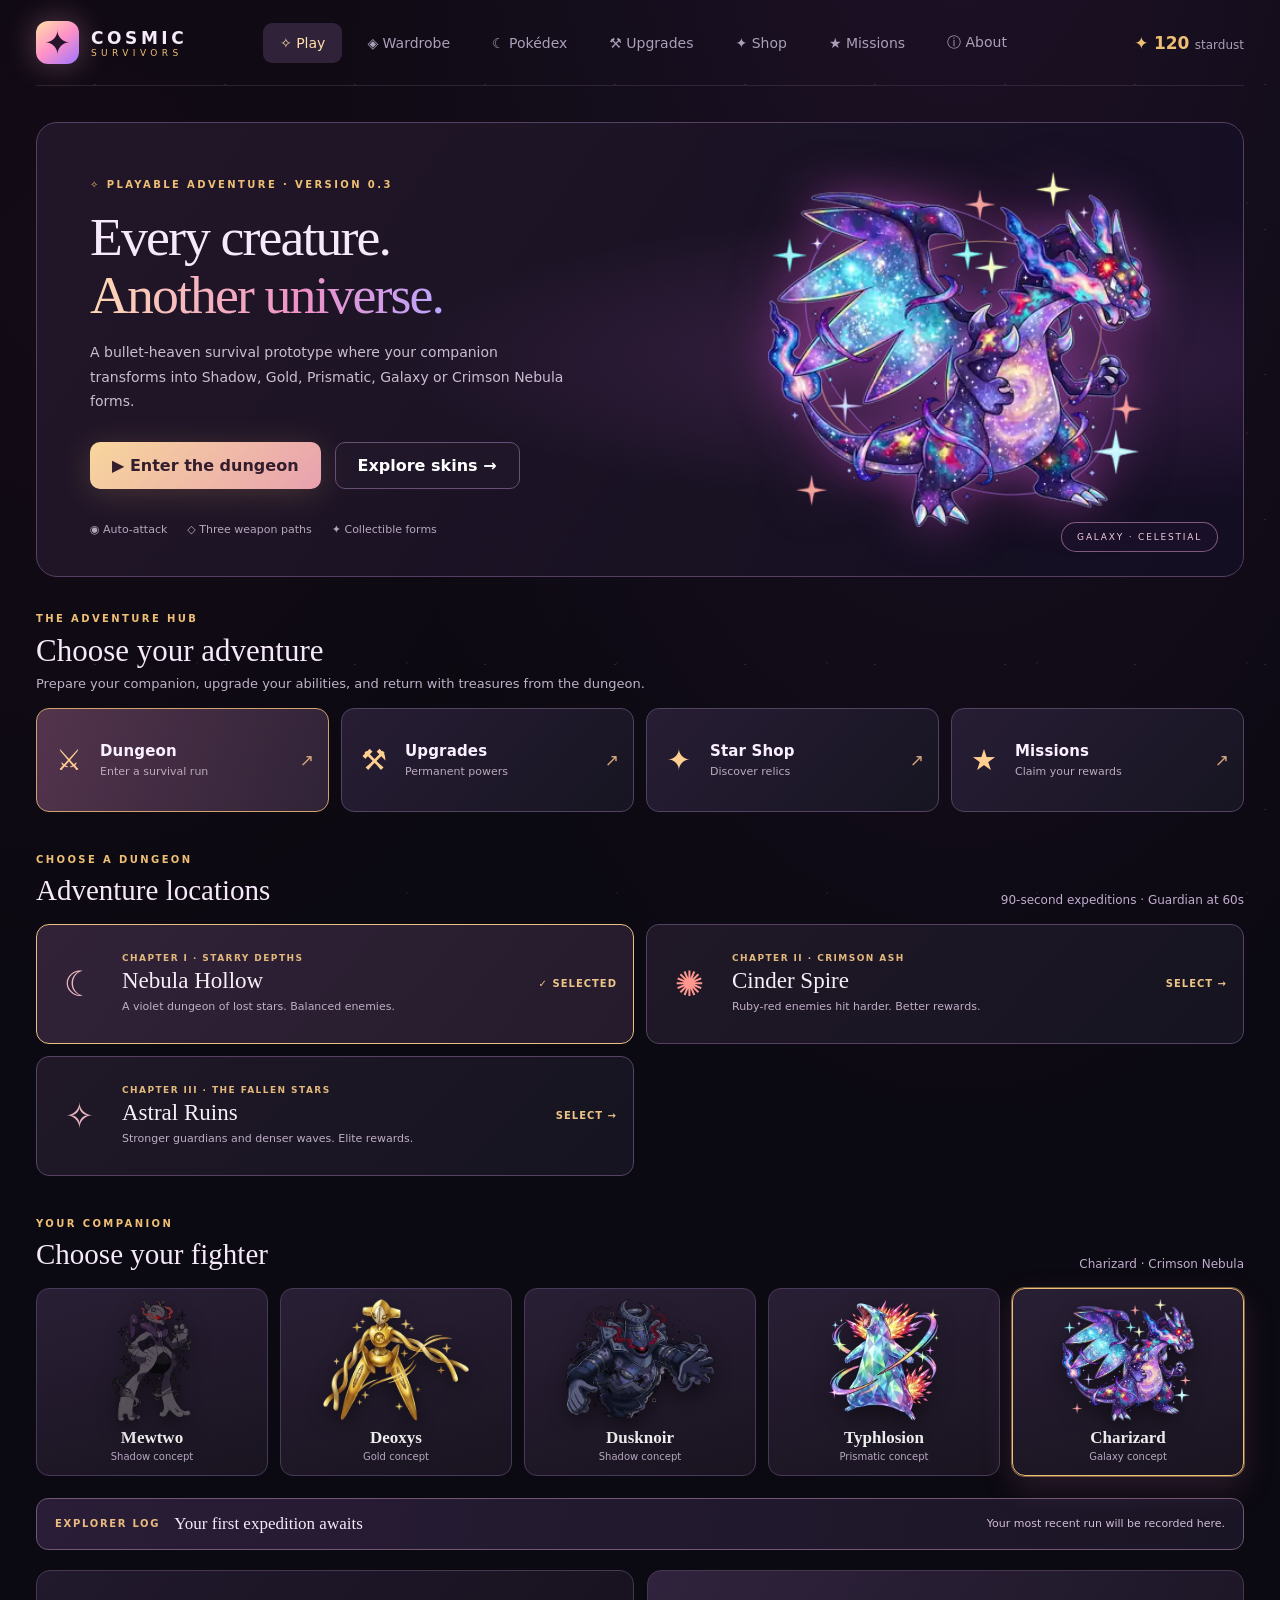
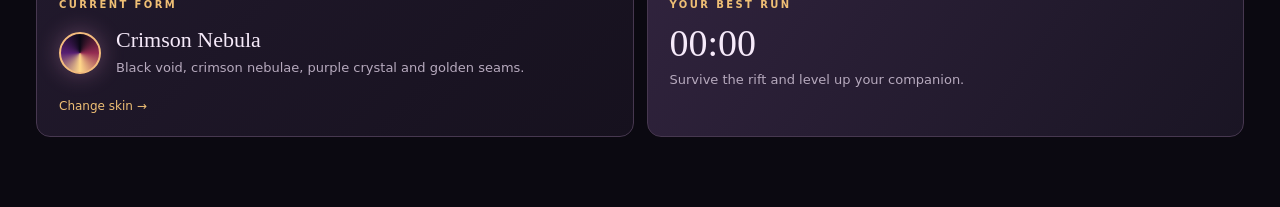
==== index.html @ 8861b5e4 "feat: publish playable Cosmic Survivors v0.3 game" ====
<!DOCTYPE html>
<html lang="en">
<head>
  <meta charset="UTF-8" />
  <meta name="viewport" content="width=device-width, initial-scale=1" />
  <meta name="theme-color" content="#100d1a" />
  <title>Cosmic Survivors | GitHub Edition 0.3</title>
  <style>:root{--bg:#0b0911;--panel:#171321;--panel2:#201a2c;--stroke:#3e324d;--text:#f6eafa;--muted:#aa9fb7;--gold:#efbf75;--pink:#f189cb;--purple:#bf8eff;--mint:#83dfd0}
*{box-sizing:border-box}body{margin:0;color:var(--text);background:radial-gradient(ellipse at 75% -20%,#4b255a55,transparent 50%),radial-gradient(ellipse at 5% 15%,#4b193722,transparent 35%),var(--bg);font-family:Inter,ui-sans-serif,system-ui,-apple-system,"Segoe UI",sans-serif}body::before{content:"";position:fixed;inset:0;pointer-events:none;z-index:-1;background-image:radial-gradient(#fff9 1px,transparent 1px),radial-gradient(#edafdd55 1px,transparent 1px);background-size:130px 145px,210px 230px;background-position:30px 12px,92px 88px;opacity:.2}button{font:inherit;cursor:pointer}a{color:inherit;text-decoration:none}#app{max-width:1430px;margin:0 auto;padding:0 36px 70px}.topbar{display:flex;align-items:center;gap:42px;border-bottom:1px solid #63516a55;padding:21px 0;margin-bottom:36px}.brand{display:flex;align-items:center;gap:12px;min-width:185px}.brand-mark{width:43px;height:43px;display:grid;place-items:center;border-radius:12px;color:#28152b;font-size:32px;background:linear-gradient(140deg,#ffe0a7,#ff91c8,#9d75ff);box-shadow:0 0 30px #f5a6cc55}.brand b{display:block;font-size:17px;letter-spacing:.21em}.brand small{display:block;color:var(--gold);font-size:9px;letter-spacing:.49em}.nav{display:flex;gap:8px;flex:1}.nav-btn{background:transparent;color:#aba0b9;border:0;padding:11px 17px;border-radius:9px;font-size:14px}.nav-btn:hover,.nav-btn.active{background:#302239;color:#ffdfaa}.bank{color:var(--gold);font-size:17px;white-space:nowrap}.bank span{font-size:12px;color:var(--muted)}.screen{display:none;animation:fadeIn .24s ease}.screen.active{display:block}@keyframes fadeIn{from{opacity:.2;transform:translateY(5px)}to{opacity:1;transform:none}}.eyebrow{font-size:10px;font-weight:800;letter-spacing:.24em;color:var(--gold)}.hero-shell{min-height:390px;border:1px solid #554063;border-radius:21px;overflow:hidden;display:grid;grid-template-columns:53% 47%;position:relative;background:radial-gradient(ellipse at 82% 52%,#783e8368,transparent 45%),linear-gradient(125deg,#211628 8%,#130f20 100%)}.hero-shell:after{content:"";position:absolute;inset:0;background:linear-gradient(90deg,transparent 0 55%,#170b2b44 100%);pointer-events:none}.intro-copy{padding:50px 0 40px 53px;position:relative;z-index:2}h1{font-family:Georgia,serif;font-size:clamp(38px,4.2vw,65px);letter-spacing:-.035em;font-weight:500;line-height:1.08;margin:16px 0}h1 em{font-style:normal;background:linear-gradient(95deg,#ffdab5,#ee91c6 60%,#bba6ff);-webkit-background-clip:text;background-clip:text;color:transparent}.intro-copy p{color:#cbbdd1;line-height:1.75;font-size:14px;max-width:475px}.intro-cta{display:flex;gap:14px;margin-top:28px;flex-wrap:wrap}.btn{border:1px solid #665075;background:#2e203b;border-radius:10px;padding:13px 22px;color:#fff;font-weight:750;transition:transform .12s,background .2s}.btn:hover{transform:translateY(-2px)}.btn.gold{background:linear-gradient(135deg,#f8d69d,#e8a1af);color:#341d2d;border:none;box-shadow:0 5px 32px #efb07533}.btn.ghost{background:#2a20344d}.intro-features{display:flex;gap:20px;color:#b6a7bf;margin-top:34px;font-size:11px;flex-wrap:wrap}.hero-art{position:relative;min-height:330px;display:flex;align-items:center;justify-content:center}.hero-art img{position:relative;max-height:355px;height:96%;width:92%;object-fit:contain;z-index:2;filter:drop-shadow(0 0 23px #b84aba88)}.hero-ring{position:absolute;width:290px;height:290px;border-radius:50%;border:2px solid #edbb7788;box-shadow:0 0 70px #af3e8a33;transform:rotate(-17deg) scaleY(.72)}.ring-b{width:350px;height:350px;transform:rotate(40deg) scaleY(.7);border-color:#ad78ed77}.floating-tag{position:absolute;z-index:3;right:25px;bottom:24px;border:1px solid #dc9aca88;color:#f4c9de;letter-spacing:.2em;background:#1d122d99;padding:9px 15px;font-size:9px;border-radius:40px}.section-heading{display:flex;justify-content:space-between;align-items:end;margin:36px 0 17px}.section-heading h2{margin:7px 0 0;font-family:Georgia,serif;font-size:29px;font-weight:400}.selection-summary{color:#c2accf;font-size:12px}.fighter-grid{display:grid;grid-template-columns:repeat(5,minmax(0,1fr));gap:12px}.fighter{background:linear-gradient(165deg,#291f35,#191420);border:1px solid #4a3859;border-radius:13px;text-align:center;padding:10px 8px 13px;color:#eee;min-width:0;transition:transform .18s,border-color .2s}.fighter:hover{transform:translateY(-3px);border-color:#c9a17b}.fighter.selected{border-color:var(--gold);box-shadow:0 0 0 1px #e9b76d77,0 12px 32px #ae689533}.fighter img{height:122px;width:100%;object-fit:contain;filter:drop-shadow(0 7px 10px #0007)}.fighter strong{display:block;font-family:Georgia,serif;font-size:17px;margin-top:3px}.fighter span{display:block;color:#b5a6bf;font-size:10px;margin-top:3px}.home-bottom{display:grid;grid-template-columns:1fr 1fr;gap:13px;margin-top:20px}.panel{border:1px solid #473850;border-radius:14px;background:linear-gradient(135deg,#21192c,#16111e);padding:22px}.mini-current{display:flex;gap:15px;align-items:center;margin:13px 0}.mini-orb{height:42px;width:42px;border-radius:50%;border:2px solid #f4bc7e;background:linear-gradient(145deg,#1d0f26,#b94279,#f9ca82);box-shadow:0 0 23px #e99dce55}.mini-current h3,.panel h3{font-family:Georgia,serif;font-size:22px;font-weight:400;margin:2px 0}.mini-current p,.panel p{font-size:13px;color:#b7aabe;margin:4px 0;line-height:1.65}.text-button{border:none;background:none;color:var(--gold);padding:0;font-size:12px}.panel-accent{background:linear-gradient(125deg,#30233d,#1a1524)}.panel-accent h3{font-size:38px;margin:9px 0 4px}.page-title{margin:45px 0 30px;display:flex;justify-content:space-between;align-items:center}.page-title h1{font-size:47px}.page-title p{max-width:630px;color:#bbaec4;line-height:1.7;font-size:14px}.selected-small{display:flex;align-items:center;gap:10px;background:#241b2f;border:1px solid #58445d;border-radius:12px;padding:7px 16px 7px 6px}.selected-small img{height:65px;width:65px;object-fit:contain}.selected-small span{display:block;color:var(--gold);font-size:9px;letter-spacing:.12em}.selected-small strong{font-family:Georgia,serif;font-size:20px}.skin-grid{display:grid;grid-template-columns:repeat(3,minmax(0,1fr));gap:14px}.skin-card{position:relative;text-align:left;padding:19px;border:1px solid #4e3d5a;border-radius:15px;background:radial-gradient(ellipse at 75% 5%,#45284977,transparent 65%),#1a1622;color:var(--text);min-height:243px;overflow:hidden}.skin-card:hover{border-color:#ae7ebd}.skin-card.equipped{border-color:#f2be7a;box-shadow:inset 0 0 0 1px #ce945588}.skin-top{display:flex;justify-content:space-between;align-items:start}.skin-name{font:26px Georgia,serif;margin:10px 0}.skin-desc{font-size:12px;color:#beafc5;line-height:1.7;max-width:210px}.swatch{height:72px;width:72px;border-radius:50%;box-shadow:inset 0 0 15px #fef9ff66,0 0 35px #a65d9b55;border:3px solid #e5c3c566;flex-shrink:0}.equip-state{font-size:10px;letter-spacing:.12em;color:#edbe8a;margin-top:22px;font-weight:800}.skin-card .skin-icon{font-size:24px}.note-line{font-size:12px;color:#b8a8c7;margin-top:17px}.gallery{display:grid;grid-template-columns:repeat(5,minmax(0,1fr));gap:13px}.gallery-card{border:1px solid #4b395b;border-radius:13px;background:#1d1626;padding:10px;text-align:center;overflow:hidden}.gallery-card img{width:100%;height:220px;object-fit:contain}.gallery-card h3{font-size:16px;font-family:Georgia,serif;font-weight:400;margin:10px 0 4px}.gallery-card p{font-size:11px;color:#b7a4c4;margin:0 0 14px}.gallery-card .btn{font-size:11px;padding:8px 12px;width:100%}.moodboard{display:grid;grid-template-columns:55% 45%;margin-top:27px;border:1px solid #574365;border-radius:15px;overflow:hidden;background:#1c1427}.moodboard img{width:100%;height:310px;object-fit:cover}.moodboard div{padding:40px}.moodboard h2{font:35px Georgia,serif;margin:14px 0}.moodboard p{font-size:14px;line-height:1.7;color:#b9aaca}.about-grid{display:grid;grid-template-columns:repeat(3,1fr);gap:15px}.about-grid h2{font:26px Georgia,serif}.about-grid p{font-size:13px;line-height:1.8}code{background:#3e3047;border-radius:4px;padding:1px 5px;color:#f5d2ad}.game-screen{min-height:100vh;background:#0b0911;display:flex;flex-direction:column;align-items:center;justify-content:center;padding:20px}.hidden{display:none!important}.game-screen:not(.hidden)~#app{display:none}.play-top{width:min(100%,1050px);padding:10px 8px;display:flex;align-items:center;justify-content:space-between;gap:12px}.play-logo{color:#e6b878;letter-spacing:.21em;font-weight:800;font-size:14px}.hud-numbers{display:flex;gap:22px;font-size:11px;color:#aaa0b6}.hud-numbers strong{font-size:16px;color:#faf0fb;margin-left:5px}.small-button{background:#30233c;color:#e4d3e9;border:1px solid #564460;border-radius:8px;padding:9px 15px}.arena{width:min(100%,1050px);aspect-ratio:1000/610;position:relative;border-radius:17px;border:2px solid #57416d;box-shadow:0 0 50px #c1519033;overflow:hidden;background:#140f26;touch-action:none}.arena canvas{width:100%;height:100%;display:block;touch-action:none}.hud-bottom{position:absolute;left:25px;bottom:17px;right:25px;display:flex;gap:16px;pointer-events:none}.bar-group{flex:1;position:relative}.hud-bar{height:13px;border-radius:6px;border:1px solid #9d7f99;background:#25182d;overflow:hidden}.hud-bar .fill{width:100%;height:100%;border-radius:6px;transition:width .12s}.fill.hp{background:linear-gradient(90deg,#c84474,#f88491)}.fill.xp{background:linear-gradient(90deg,#7d6bdd,#9bdafa)}.bar-group span{position:absolute;bottom:15px;left:0;color:#e4d9f0;font-size:10px;text-shadow:0 1px 3px #000}.controls-hint{margin-top:16px;color:#b6a8bd;font-size:11px;text-align:center}.toast{position:absolute;top:12%;left:50%;transform:translate(-50%,0);background:#271a38e8;border:1px solid #d9a1cf;color:#fff1f8;border-radius:30px;padding:10px 20px;font-size:13px;transition:opacity .4s;pointer-events:none;opacity:0;white-space:nowrap}.toast.active{opacity:1}.ingame-modal{position:absolute;inset:0;display:grid;place-items:center;background:#090612dc;z-index:10;padding:15px}.level-card{text-align:center;border-radius:20px;padding:30px;background:linear-gradient(145deg,#332244,#1a1125);border:1px solid #b48cb6;width:min(92%,700px);box-shadow:0 30px 70px #0009}.level-card h2{font:37px Georgia,serif;margin:9px 0 25px}.upgrade-grid{display:grid;grid-template-columns:repeat(3,minmax(0,1fr));gap:12px}.upgrade{border:1px solid #6e507c;border-radius:12px;background:#30203c;padding:25px 11px;color:#fff;min-height:160px}.upgrade:hover{background:#473051;border-color:var(--gold)}.upgrade .symbol{display:block;font-size:32px;margin-bottom:12px}.upgrade strong{display:block;font:20px Georgia,serif}.upgrade span:last-child{display:block;color:#d5bfd7;font-size:11px;line-height:1.5;margin-top:10px}.end-card{max-width:490px}.end-card p{color:#c5b4ca;line-height:1.8;margin-bottom:25px}.end-card .btn{margin:4px}.end-card h2{margin-bottom:6px}
@media(max-width:960px){#app{padding:0 18px 55px}.topbar{gap:12px;flex-wrap:wrap}.nav{justify-content:center;order:3;flex:0 0 100%}.nav-btn{flex:1}.brand{flex:1}.hero-shell{grid-template-columns:1fr 1fr}.intro-copy{padding:40px 0 32px 28px}.intro-features{gap:8px}.fighter-grid,.gallery{grid-template-columns:repeat(3,1fr)}.skin-grid{grid-template-columns:repeat(2,1fr)}.about-grid{grid-template-columns:1fr}}@media(max-width:650px){.hero-shell{grid-template-columns:1fr}.intro-copy{padding:32px 25px 15px}.hero-art{min-height:220px}.hero-art img{max-height:240px}.hero-ring{height:200px;width:200px}.ring-b{width:250px;height:250px}.floating-tag{bottom:7px}.fighter-grid{grid-template-columns:repeat(2,1fr)}.fighter img{height:98px}.skin-grid,.home-bottom,.moodboard,.about-grid{grid-template-columns:1fr}.gallery{grid-template-columns:repeat(2,1fr)}.gallery-card img{height:160px}.moodboard img{height:200px}.moodboard div{padding:22px}.page-title{align-items:start}.page-title h1{font-size:38px}.selected-small{display:none}.play-top{gap:7px;flex-wrap:wrap}.play-logo{font-size:11px}.hud-numbers{gap:9px;order:3;width:100%;justify-content:space-between}.hud-numbers strong{font-size:12px}.arena{width:100%;aspect-ratio:3/4}.game-screen{justify-content:start;padding:6px}.upgrade-grid{grid-template-columns:1fr}.upgrade{min-height:60px;display:flex;align-items:center;gap:15px;padding:13px;text-align:left}.upgrade .symbol{margin:0}.upgrade strong{font-size:17px}.upgrade span:last-child{margin:0}.level-card{padding:17px}.level-card h2{font-size:28px;margin-bottom:13px}.hud-bottom{bottom:14px;left:10px;right:10px}}

/* V0.2: Dungeon hub, live wardrobe, progression menus */
.hub-heading{margin:30px 0 17px}.hub-heading h2{font-family:Georgia,serif;font-size:31px;font-weight:400;margin:7px 0}.hub-heading p{color:#bfb1c8;font-size:13px;margin:0 0 7px}
.hub-grid{display:grid;grid-template-columns:repeat(4,minmax(0,1fr));gap:12px}
.hub-tile{border:1px solid #524361;border-radius:13px;min-height:104px;padding:17px 14px;display:flex;align-items:center;gap:13px;color:#fbf0ff;text-align:left;background:linear-gradient(135deg,#271d34,#171522);transition:.2s;min-width:0}
.hub-tile:hover{border-color:#f0bc74;transform:translateY(-2px);background:linear-gradient(135deg,#41314b,#201a2a)}
.hub-tile.primary-hub{background:linear-gradient(110deg,#53344d,#302337);border-color:#d0a36e}
.hub-tile strong{display:block;font-size:15px;letter-spacing:.01em}.hub-tile small{display:block;color:#bcaabd;font-size:11px;margin-top:5px}.hub-icon{font-size:29px;color:#ffcf92;width:36px;text-align:center;flex-shrink:0}
.hub-arrow{margin-left:auto;color:#d5a67b;font-size:17px}.stage-grid{display:grid;grid-template-columns:repeat(2,minmax(0,1fr));gap:12px}
.stage-card{border:1px solid #564363;border-radius:13px;background:linear-gradient(135deg,#201827,#161421);color:#f7eff8;text-align:left;padding:16px;display:flex;align-items:center;gap:16px;min-height:120px;transition:.15s}
.stage-card:hover,.stage-card.selected{border-color:#eac082}.stage-card.selected{background:linear-gradient(130deg,#312238,#251b2c)}.stage-symbol{font-size:35px;color:#eab5be;width:53px;text-align:center}
.stage-card:nth-child(2) .stage-symbol{color:#ff978e}.stage-card small{font-size:9px;color:#e3b87d;letter-spacing:.16em;display:block;font-weight:750}.stage-card strong{font:23px Georgia,serif;display:block;margin:5px 0}
.stage-card em{color:#bfaec7;font-size:11px;line-height:1.4;font-style:normal;display:block}.stage-selected{font-size:10px;font-weight:800;letter-spacing:.1em;white-space:nowrap;color:#edc488;margin-left:auto}
.wardrobe-art{position:absolute;right:0;bottom:10px;height:140px;width:155px;pointer-events:none;opacity:.72}.wardrobe-art img{width:100%;height:100%;object-fit:contain;filter:drop-shadow(0 4px 14px #ae7dc744)}
.skin-card{min-height:270px;padding-right:14px}.skin-card .skin-desc{max-width:61%;min-height:52px}.skin-card .skin-top{position:relative;z-index:1}.skin-card .swatch{height:48px;width:48px}.skin-card .equip-state{position:absolute;left:20px;bottom:19px;z-index:2;background:#1a1225aa;padding:5px;border-radius:6px}
.upgrade-permanent-grid{display:grid;grid-template-columns:repeat(2,minmax(0,1fr));gap:15px}.shop-card{display:grid;grid-template-columns:60px 1fr;gap:15px;padding:22px;border:1px solid #60486a;border-radius:14px;background:linear-gradient(125deg,#221a2d,#17121e);align-items:start}
.shop-card .big-shop-icon{display:grid;place-items:center;width:55px;height:55px;background:#4e3457;border:1px solid #906b97;border-radius:11px;color:#f9ca9a;font-size:31px}.shop-card h2,.mission-card h2{font:25px Georgia,serif;margin:6px 0}
.shop-card p,.mission-card p{font-size:12px;line-height:1.6;color:#c2b0cd;margin:7px 0}.shop-card small,.mission-card small{font-size:11px;color:#b9a7c3}
.shop-card>.btn{grid-column:1/-1;margin-top:5px}.shop-card>.btn:disabled,.mission-card>.btn:disabled{opacity:.5;cursor:default;transform:none}.upgrade-pips{display:flex;gap:6px;margin:17px 0 9px}
.upgrade-pips span{height:9px;width:30px;border:1px solid #725882;border-radius:3px;background:#282036}.upgrade-pips span.filled{background:linear-gradient(90deg,#b989d3,#f8c68b)}
.missions-grid{display:grid;gap:12px}.mission-card{display:flex;align-items:center;gap:20px;padding:19px 25px;border-radius:13px;border:1px solid #594566;background:linear-gradient(120deg,#261b32,#17131d)}
.mission-glyph{width:48px;font-size:33px;color:#eab983;text-align:center}.mission-copy{flex:1;min-width:0}.mission-copy h2{margin:5px 0}.mission-copy p{margin:4px 0 10px}
.mission-progress{height:8px;background:#3c2b47;border-radius:10px;max-width:420px;overflow:hidden;margin-bottom:4px}.mission-progress span{height:100%;display:block;background:linear-gradient(90deg,#a270ca,#edbc84)}
@media(max-width:1150px){.topbar{gap:9px}.nav-btn{padding:10px 9px}.hub-grid{grid-template-columns:repeat(2,1fr)}}
@media(max-width:750px){.upgrade-permanent-grid,.stage-grid{grid-template-columns:1fr}.missions-grid .btn{font-size:11px;padding:10px 7px}.mission-card{gap:10px;padding:14px}.hub-grid{grid-template-columns:repeat(2,1fr)}.hub-tile{padding:12px 8px;gap:6px}.hub-arrow{display:none}.hub-icon{font-size:22px;width:28px}.hub-tile strong{font-size:13px}.hub-tile small{font-size:10px}}

/* 0.3 additions: weapon HUD, mastery collection, expedition log, boss encounter */
.latest-expedition{display:flex;align-items:center;gap:14px;flex-wrap:wrap;margin-top:22px;padding:15px 18px;border:1px solid #705773;border-radius:12px;background:linear-gradient(100deg,#2a1d37,#1a1525)}
.latest-expedition span{font-size:10px;font-weight:800;letter-spacing:.17em;color:#eaba7e}.latest-expedition strong{font:17px Georgia,serif}.latest-expedition small{font-size:11px;color:#d2bed6;margin-left:auto}
.mastery-intro{display:flex;gap:18px;align-items:center;background:#282036;border:1px solid #795b86;border-radius:11px;padding:14px 19px;margin:-10px 0 20px;font-size:12px}
.mastery-intro strong{font-size:14px;white-space:nowrap;color:#ffe1a9}.mastery-intro span{color:#cebdd6;line-height:1.55}
.mastery-line{font-size:10px;margin-top:9px;font-weight:800;color:#ffd591;letter-spacing:.03em}
.skin-card .skin-desc{min-height:38px}.skin-card .mastery-line{max-width:67%}
.weapon-hud{position:absolute;top:13px;left:18px;color:#f9d2f1;font-size:11px;letter-spacing:.02em;padding:8px 12px;background:#130f27c9;border:1px solid #56476f;border-radius:7px;pointer-events:none}
.power-badge{color:#ffcb91!important}.power-badge strong{color:#ffc876!important}
.boss-hud{position:absolute;top:41px;left:50%;transform:translateX(-50%);width:min(60%,480px);color:#ffd4ac;text-align:center;font-weight:800;font-size:11px;letter-spacing:.14em;text-shadow:0 2px 4px #000;pointer-events:none}
.boss-rail{height:10px;border:1px solid #e3b0ad;border-radius:8px;margin-top:5px;background:#201021;overflow:hidden}.boss-rail div{height:100%;width:100%;background:linear-gradient(90deg,#c5407b,#f3b38b);transition:width .08s}
.end-weapons{font-size:11px!important;color:#ffcfab!important;margin:-9px 0 18px!important}
@media(max-width:680px){.mastery-intro{align-items:start;flex-direction:column;gap:4px}.latest-expedition{align-items:start;gap:7px}.latest-expedition small{flex:0 0 100%}.weapon-hud{top:6px;left:6px;font-size:9px;max-width:94%;padding:4px}.boss-hud{top:38px}.power-badge{display:none}}
</style>
</head>
<body>
  <div id="app">
    <header class="topbar">
      <a class="brand" href="#home" aria-label="Cosmic Survivors Home"><span class="brand-mark">✦</span><span><b>COSMIC</b><small>SURVIVORS</small></span></a>
      <nav class="nav"><button class="nav-btn active" data-route="home">✧ Play</button><button class="nav-btn" data-route="wardrobe">◈ Wardrobe</button><button class="nav-btn" data-route="collection">☾ Pokédex</button><button class="nav-btn" data-route="upgrades">⚒ Upgrades</button><button class="nav-btn" data-route="shop">✦ Shop</button><button class="nav-btn" data-route="missions">★ Missions</button><button class="nav-btn" data-route="about">ⓘ About</button></nav>
      <div class="bank">✦ <strong id="bankCoins">0</strong> <span>stardust</span></div>
    </header>
    <main id="home" class="screen active">
      <div class="hero-shell">
        <div class="intro-copy"><span class="eyebrow">✧ PLAYABLE ADVENTURE · VERSION 0.3</span><h1>Every creature.<br><em>Another universe.</em></h1><p>A bullet-heaven survival prototype where your companion transforms into Shadow, Gold, Prismatic, Galaxy or Crimson Nebula forms.</p><div class="intro-cta"><button id="startRun" class="btn gold">▶ Enter the dungeon</button><button class="btn ghost" data-goto="wardrobe">Explore skins →</button></div><div class="intro-features"><span>◉ Auto-attack</span><span>◇ Three weapon paths</span><span>✦ Collectible forms</span></div></div>
        <div class="hero-art"><div class="hero-ring ring-a"></div><div class="hero-ring ring-b"></div><img id="featureArt" src="[data-uri]" alt="Galaxy creature concept"/><span class="floating-tag">GALAXY · CELESTIAL</span></div>
      </div>
      <div class="hub-heading"><span class="eyebrow">THE ADVENTURE HUB</span><h2>Choose your adventure</h2><p>Prepare your companion, upgrade your abilities, and return with treasures from the dungeon.</p></div>
      <div class="hub-grid">
        <button class="hub-tile primary-hub" id="dungeonHub"><span class="hub-icon">⚔</span><span><strong>Dungeon</strong><small>Enter a survival run</small></span><span class="hub-arrow">↗</span></button>
        <button class="hub-tile" data-goto="upgrades"><span class="hub-icon">⚒</span><span><strong>Upgrades</strong><small>Permanent powers</small></span><span class="hub-arrow">↗</span></button>
        <button class="hub-tile" data-goto="shop"><span class="hub-icon">✦</span><span><strong>Star Shop</strong><small>Discover relics</small></span><span class="hub-arrow">↗</span></button>
        <button class="hub-tile" data-goto="missions"><span class="hub-icon">★</span><span><strong>Missions</strong><small>Claim your rewards</small></span><span class="hub-arrow">↗</span></button>
      </div>
      <div class="section-heading"><div><span class="eyebrow">CHOOSE A DUNGEON</span><h2>Adventure locations</h2></div><span class="selection-summary">90-second expeditions · Guardian at 60s</span></div>
      <div class="stage-grid" id="stageChoices"></div>
      <div class="section-heading"><div><span class="eyebrow">YOUR COMPANION</span><h2>Choose your fighter</h2></div><span id="selectionSummary" class="selection-summary"></span></div>
      <div id="fighterChoices" class="fighter-grid"></div>
      <div id="latestExpedition" class="latest-expedition" aria-live="polite"></div>
      <div class="home-bottom"><div class="panel"><span class="eyebrow">CURRENT FORM</span><div class="mini-current"><div id="currentSkinPreview" class="mini-orb"></div><div><h3 id="currentSkinLabel">Galaxy</h3><p id="currentSkinInfo">Cosmic sparkles, stellar glow</p></div></div><button class="text-button" data-goto="wardrobe">Change skin →</button></div><div class="panel panel-accent"><span class="eyebrow">YOUR BEST RUN</span><h3 id="recordTime">00:00</h3><p id="recordText">Survive the rift and level up your companion.</p></div></div>
    </main>
    <main id="wardrobe" class="screen">
      <div class="page-title"><div><span class="eyebrow">THE COSMIC COLLECTION · NOW WITH LIVE PREVIEWS</span><h1>Wardrobe <em>& variants</em></h1><p>Choose a companion and preview each cosmic transformation. Equip a look and bring it into your next battle.</p></div><div class="selected-small"><img id="wardrobeFighter" alt="Selected character" src="[data-uri]"/><div><span>COMPANION</span><strong id="wardrobeName">Charizard</strong></div></div></div>
      <div class="mastery-intro"><strong>✦ Variant mastery</strong><span>Every skin earns mastery by completing runs while equipped. Win 3 expeditions in a form to earn its champion mark. All forms remain selectable during testing.</span></div><div id="skinChoices" class="skin-grid"></div><div class="note-line">✦ All looks are unlocked for testing. Production unlock rules can be added later.</div>
    </main>
    <main id="collection" class="screen">
      <div class="page-title"><div><span class="eyebrow">GALLERY · PROVIDED REFERENCE ART</span><h1>Your <em>inspiration board</em></h1><p>Your five reference illustrations are included as sample character art while we build a fully animated roster.</p></div></div>
      <div id="gallery" class="gallery"></div>
      <div class="moodboard"><img src="[data-uri]" alt="Prismatic Galaxy variant design ideas" /><div><span class="eyebrow">SPECIAL FUSION LINE</span><h2>Crimson Nebula</h2><p>Red nebula crystal, black void shadows, violet inner galaxies and burnished gold facets. A premium extension of the Prismatic and Galaxy themes.</p><button class="btn ghost" data-goto="wardrobe">Equip a cosmic skin →</button></div></div>
    </main>
    <main id="upgrades" class="screen">
      <div class="page-title"><div><span class="eyebrow">PERMANENT CHARACTER GROWTH</span><h1>Adventure <em>upgrades</em></h1><p>Spend the stardust you earn in the dungeon to permanently improve every companion.</p></div></div>
      <div class="upgrade-permanent-grid" id="permanentUpgrades"></div>
      <p class="note-line">✦ Upgrade bonuses apply the next time you enter a dungeon. Each upgrade can be purchased up to five times.</p>
    </main>
    <main id="shop" class="screen">
      <div class="page-title"><div><span class="eyebrow">THE CELESTIAL MERCHANT</span><h1>Star <em>shop</em></h1><p>Buy permanent relics with stardust. These relics automatically empower all your companions.</p></div></div>
      <div class="upgrade-permanent-grid" id="starShop"></div>
    </main>
    <main id="missions" class="screen">
      <div class="page-title"><div><span class="eyebrow">ADVENTURER'S JOURNAL</span><h1>Missions <em>& rewards</em></h1><p>Complete challenges across your runs, then return to claim free stardust rewards.</p></div></div>
      <div class="missions-grid" id="missionList"></div>
    </main>
    <main id="about" class="screen">
      <div class="page-title"><div><span class="eyebrow">PROJECT NOTES</span><h1>Built for <em>your vision</em></h1><p>A lightweight offline playable preview plus an optional add-on for the original PokéSurvivor source.</p></div></div>
      <div class="about-grid"><article class="panel"><h2>In this demo</h2><p>Choose one of five supplied character artworks, equip eight visually distinct looks, survive enemy waves, collect XP, choose upgrades, fight a boss and save records locally.</p></article><article class="panel"><h2>For the upstream game</h2><p>The <code>mods/</code> folder includes an overlay that applies cosmetic skins to animated sprite sheets in the MIT-era PokéSurvivor engine. See README for integration steps.</p></article><article class="panel"><h2>Rights & publishing</h2><p>This sample includes user-supplied Pokémon fan illustrations for personal prototyping. Pokémon characters and the original game are owned by their respective rights holders. Replace licensed art for a commercial original game.</p></article></div>
    </main>
  </div>
  <div id="gameScreen" class="game-screen hidden"><div class="play-top"><div class="play-logo">✦ <span id="playStageName">NEBULA HOLLOW</span></div><div class="hud-numbers"><span>TIME <strong id="hudTime">00:00</strong></span><span>LV <strong id="hudLevel">1</strong></span><span>KOs <strong id="hudKills">0</strong></span><span>✦ <strong id="hudCoins">0</strong></span><span class="power-badge">AWAKEN <strong id="hudAwaken">0</strong></span></div><button id="pauseButton" class="small-button" aria-label="Pause game">Ⅱ Pause</button></div><div class="arena"><canvas id="gameCanvas" width="1000" height="610" aria-label="Cosmic Survivors game canvas"></canvas><div class="hud-bottom"><div class="bar-group"><div class="hud-bar"><div id="hpFill" class="fill hp"></div></div><span id="hpLabel">100/100 HP</span></div><div class="bar-group xp-group"><div class="hud-bar"><div id="xpFill" class="fill xp"></div></div><span id="xpLabel">0/20 XP</span></div></div><div id="weaponHud" class="weapon-hud" aria-live="polite">✧ Arcane Bolt</div><div id="bossHud" class="boss-hud hidden"><span>⚠ RIFT GUARDIAN</span><div class="boss-rail"><div id="bossHp"></div></div></div><div id="toast" class="toast"></div><div id="levelModal" class="ingame-modal hidden"><div class="level-card"><span class="eyebrow">✦ LEVEL UP</span><h2>Choose your power</h2><div id="upgradeChoices" class="upgrade-grid"></div></div></div><div id="endModal" class="ingame-modal hidden"><div class="level-card end-card"><span id="endEyebrow" class="eyebrow">RIFT CLOSED</span><h2 id="endTitle">Run complete</h2><p id="endStats"></p><p id="endWeapons" class="end-weapons"></p><button id="playAgain" class="btn gold">↻ Play again</button><button id="returnHome" class="btn ghost">Return to menu</button></div></div><div id="pauseModal" class="ingame-modal hidden"><div class="level-card end-card"><span class="eyebrow">GAME PAUSED</span><h2>Take a breather</h2><button id="resumeButton" class="btn gold">▶ Resume</button><button id="quitButton" class="btn ghost">End run</button></div></div></div><div class="controls-hint">Move with <strong>WASD / arrow keys</strong> · Weapons fire automatically · On touchscreens, drag to move · Survive 90 seconds</div></div>
  <script>/* Cosmetic-only rendering: recolors artwork/sprite sheets and adds animated orbits.
   This file contains original prototype code, not PokéSurvivor source. */
window.CosmicSkin = (() => {
  const SKINS = [
    {id:'normal',name:'Original',icon:'◯',tag:'The beginning',detail:'Preserves the source artwork.',swatch:'linear-gradient(140deg,#7762a7,#dab5ce)'},
    {id:'shadow',name:'Shadow',icon:'☾',tag:'The cursed form',detail:'Charcoal armor, smoky violet and crimson shadows.',swatch:'linear-gradient(135deg,#08090c 12%,#583061 55%,#db3d52)'},
    {id:'gold',name:'Gold',icon:'✦',tag:'A royal rarity',detail:'Liquid gold, metallic highlights and gilded sparks.',swatch:'linear-gradient(130deg,#8c4818,#ffd884 45%,#a76217 70%,#ffebba)'},
    {id:'prismatic',name:'Prismatic',icon:'◇',tag:'The crystal form',detail:'Rainbow gemstone facets and refracting light.',swatch:'conic-gradient(#e96fb5,#76d0ec,#a899fb,#a6e6bf,#fac78f,#e96fb5)'},
    {id:'galaxy',name:'Galaxy',icon:'✧',tag:'Made of stars',detail:'Amethyst starfields, sapphire mist and celestial glow.',swatch:'radial-gradient(circle at 65% 34%,#ffaadf,#6435a8 30%,#122d66 65%,#070c24)'},
    {id:'crimson',name:'Crimson Nebula',icon:'✺',tag:'Mythic fusion',detail:'Black void, crimson nebulae, purple crystal and golden seams.',swatch:'conic-gradient(#0a0815,#942c52,#ffd88a,#571f72,#0a0815)'},
    {id:'amethyst',name:'Amethyst Void',icon:'☾',tag:'Mythic celestial',detail:'Deep violet crystals, midnight clouds and starlit plumage.',swatch:'conic-gradient(#110b22,#503189,#ef93e0,#19132b,#7b46aa,#110b22)'},
    {id:'eclipse',name:'Eclipse Gold',icon:'☼',tag:'Mythic eclipse',detail:'Blackened golden facets, red starlight and radiant rings.',swatch:'radial-gradient(circle,#f8dba1,#bc6283 24%,#47234e 50%,#070712 80%)'}
  ];
  const map=Object.fromEntries(SKINS.map(s=>[s.id,s]));
  const cache=new WeakMap();
  const cap=(v)=>Math.max(0,Math.min(255,v));
  const fract=x=>x-Math.floor(x);
  const hash=(x,y)=>fract(Math.sin(x*127.1+y*311.7)*43758.5453);
  function transformed(image,mode,maxSize=0){
    if(!image || !image.complete || !image.naturalWidth) return image;
    if(mode==='normal') return image;
    let entry=cache.get(image);if(!entry){entry={};cache.set(image,entry)}
    const key=mode+':'+maxSize;
    if(entry[key]) return entry[key];
    const width=image.naturalWidth, height=image.naturalHeight;
    const ratio=maxSize ? Math.min(1,maxSize/Math.max(width,height)) : 1;
    const w=Math.max(1,Math.round(width*ratio)), h=Math.max(1,Math.round(height*ratio));
    const canvas=document.createElement('canvas');canvas.width=w;canvas.height=h;
    const ctx=canvas.getContext('2d',{willReadFrequently:true});ctx.drawImage(image,0,0,w,h);
    let source;
    try{source=ctx.getImageData(0,0,w,h)}catch(e){return image}
    const d=source.data;
    for(let y=0;y<h;y++)for(let x=0;x<w;x++){
      const i=(y*w+x)*4,a=d[i+3];if(a<8)continue;
      const old=(d[i]*.30+d[i+1]*.57+d[i+2]*.13)/255;
      const shade=.38+old*.9;
      const nx=x/Math.max(1,w),ny=y/Math.max(1,h);
      let r=d[i],g=d[i+1],b=d[i+2];
      if(mode==='shadow'){
        const fog=.5+.5*Math.sin(nx*13+ny*9);
        r=(20+fog*47+old*38)*shade;g=(15+old*30)*shade;b=(27+fog*76+old*53)*shade;
        if(hash(Math.floor(x/7),Math.floor(y/7))>.98){r+=90;b+=46}
      } else if(mode==='gold'){
        const shine=Math.pow(Math.max(0,Math.sin(nx*11-ny*7)),6)*90;
        r=(166+old*72+shine)*shade;g=(93+old*107+shine)*shade;b=(12+old*79+shine*.4)*shade;
      } else if(mode==='prismatic'){
        const tile=Math.floor((x+y*.57)/15), tileY=Math.floor(y/13);
        const k=hash(tile,tileY),hue=Math.floor(k*6)%6;
        const p=[[243,107,185],[117,207,237],[125,126,242],[147,231,187],[251,184,105],[209,129,239]][hue];
        const edge= (Math.abs((x+y*.57)%15-7.5)>6.8 || y%13===0) ?1.35:1;
        r=p[0]*shade*edge;g=p[1]*shade*edge;b=p[2]*shade*edge;
      } else if(['galaxy','crimson','amethyst','eclipse'].includes(mode)){
        const nebula=.5+.5*Math.sin(nx*17+ny*11+Math.sin(ny*28)*2);
        const clouds=.5+.5*Math.sin(nx*25-ny*15);
        if(mode==='galaxy'){
          r=(29+nebula*131+old*63)*shade;g=(41+clouds*101+old*38)*shade;b=(108+clouds*107+old*60)*shade;
        } else if(mode==='amethyst'){
          r=(43+clouds*87+old*40)*shade;g=(21+nebula*50+old*26)*shade;b=(80+nebula*135+old*72)*shade;
        } else if(mode==='eclipse'){
          const seam=Math.sin(nx*33+ny*29)>0.90;
          r=(35+clouds*119+old*74+(seam?120:0))*shade;
          g=(21+nebula*49+old*64+(seam?98:0))*shade;
          b=(29+clouds*52+old*34+(seam?26:0))*shade;
        } else {
          const edge=Math.sin(nx*41+ny*30)>0.93;
          r=(29+nebula*176+old*54 + (edge?99:0))*shade;
          g=(12+nebula*17+old*44+(edge?97:0))*shade;
          b=(43+clouds*90+old*40+(edge?46:0))*shade;
        }
        const star=hash(Math.floor(x/5),Math.floor(y/5));
        if(star>.990 && (x%5===2||y%5===2)){
          r=(['crimson','eclipse'].includes(mode)?255:196);g=(['crimson','eclipse'].includes(mode)?222:222);b=(['crimson','eclipse'].includes(mode)?147:255);
        }
      }
      d[i]=cap(r);d[i+1]=cap(g);d[i+2]=cap(b);
    }
    ctx.putImageData(source,0,0);entry[key]=canvas;
    return canvas;
  }
  function aura(ctx,x,y,size,mode,t=0){
    if(mode==='normal')return;
    const color=({shadow:'#a357bd',gold:'#f6d088',prismatic:'#e39dd9',galaxy:'#91a3ff',crimson:'#f1ab78',amethyst:'#ac7df4',eclipse:'#fbd187'})[mode];
    ctx.save();
    ctx.translate(x,y);ctx.globalAlpha=.55;
    const radius=size*.53;
    const halo=ctx.createRadialGradient(0,0,size*.12,0,0,size*.8);halo.addColorStop(0,'#0000');halo.addColorStop(.5,color+'30');halo.addColorStop(1,'#0000');
    ctx.fillStyle=halo;ctx.beginPath();ctx.arc(0,0,size*.8,0,Math.PI*2);ctx.fill();
    if(mode!=='shadow'){
      ctx.rotate(t*.25);ctx.scale(1,.34);ctx.strokeStyle=color;ctx.lineWidth=2.3;ctx.beginPath();ctx.arc(0,0,radius,0,Math.PI*2);ctx.stroke();
      ctx.rotate(1.5);ctx.strokeStyle=['crimson','eclipse'].includes(mode)?'#ee87bb':color;ctx.beginPath();ctx.arc(0,0,radius*1.22,.4,5.7);ctx.stroke();
    }
    for(let i=0;i<7;i++){
      const theta=(i*2.399+t*(i%2?-.7:.7));const r=size*(.38+hash(i,4)*.37);
      const sx=Math.cos(theta)*r,sy=Math.sin(theta)*r*.72;
      const star=2+(i%3);
      ctx.fillStyle=i%2?'#ffebad':color;ctx.beginPath();ctx.moveTo(sx,sy-star*2);ctx.lineTo(sx+star*.55,sy);ctx.lineTo(sx,sy+star*2);ctx.lineTo(sx-star*.55,sy);ctx.closePath();ctx.fill();
    }
    ctx.restore();
  }
  return {SKINS,byId:id=>map[id]||map.normal,transformed,aura};
})();
</script>
  <script>window.CosmicApp = (() => {
  const CHARACTERS = [
    {id:'mewtwo',name:'Mewtwo',label:'Shadow concept',image:'[data-uri]',hp:105,speed:242,damage:16,attack:.57,ability:'PSYCHIC NOVA'},
    {id:'deoxys',name:'Deoxys',label:'Gold concept',image:'[data-uri]',hp:88,speed:260,damage:20,attack:.48,ability:'STARDUST PULSE'},
    {id:'dusknoir',name:'Dusknoir',label:'Shadow concept',image:'[data-uri]',hp:135,speed:200,damage:18,attack:.65,ability:'VOID BOLT'},
    {id:'typhlosion',name:'Typhlosion',label:'Prismatic concept',image:'[data-uri]',hp:115,speed:230,damage:19,attack:.61,ability:'CRYSTAL FLARE'},
    {id:'charizard',name:'Charizard',label:'Galaxy concept',image:'[data-uri]',hp:100,speed:250,damage:17,attack:.52,ability:'ASTRAL FLAME'}
  ];
  const imgs={};CHARACTERS.forEach(c=>{const img=new Image();img.src=c.image;imgs[c.id]=img;});
  function stored(){try{return JSON.parse(localStorage.getItem('cosmic-survivors-save'))||{}}catch(e){return {}}}
  const save={coins:0,best:0,mostKills:0,plays:0,character:'charizard',skin:'crimson',stage:'rift',upgrades:{},relics:[],claimed:[],totalKills:0,wins:0,bossWins:0,skinMastery:{},lastRun:null,...stored()};
  if(!save.upgrades || typeof save.upgrades!=='object')save.upgrades={};
  if(!Array.isArray(save.relics))save.relics=[];
  if(!Array.isArray(save.claimed))save.claimed=[];
  if(!save.skinMastery||typeof save.skinMastery!=='object')save.skinMastery={};
  if(!save.v02Welcome){save.coins+=120;save.v02Welcome=true;} // Testing allowance for trying the new upgrade system.
  const STAGES=[
    {id:'rift',name:'Nebula Hollow',tag:'CHAPTER I · STARRY DEPTHS',desc:'A violet dungeon of lost stars. Balanced enemies.',icon:'☾',type:'normal',enemy:1},
    {id:'cinder',name:'Cinder Spire',tag:'CHAPTER II · CRIMSON ASH',desc:'Ruby-red enemies hit harder. Better rewards.',icon:'✺',type:'hard',enemy:1.25},
    {id:'astral',name:'Astral Ruins',tag:'CHAPTER III · THE FALLEN STARS',desc:'Stronger guardians and denser waves. Elite rewards.',icon:'✧',type:'nightmare',enemy:1.55},
  ];
  const UPGRADES=[
    {id:'vitality',name:'Heart Crystals',icon:'♥',detail:'+12 max health per level',cost:40},
    {id:'power',name:'Astral Training',icon:'⚔',detail:'+6% weapon damage per level',cost:50},
    {id:'speed',name:'Fleetfoot Charm',icon:'➟',detail:'+5% movement speed per level',cost:40},
    {id:'magnet',name:'Magnetic Star',icon:'◇',detail:'+13 pickup range per level',cost:35},
  ];
  const RELICS=[
    {id:'ember',name:'Nova Amulet',icon:'✺',detail:'Permanently gain +10% damage.',cost:150},
    {id:'heart',name:'Guardian Heart',icon:'♥',detail:'Permanently gain +20 max health.',cost:140},
    {id:'boots',name:'Galactic Boots',icon:'✧',detail:'Permanently gain +10% movement speed.',cost:135},
  ];
  const MISSIONS=[
    {id:'first',name:'First Expedition',description:'Complete your first dungeon run.',target:1,stat:'plays',reward:80},
    {id:'kills',name:'The Brave Defender',description:'Defeat 50 enemies in total.',target:50,stat:'totalKills',reward:100},
    {id:'minute',name:'Hold the Line',description:'Survive at least 60 seconds in a run.',target:60,stat:'best',reward:120},
    {id:'boss',name:'Guardian Slayer',description:'Defeat the rift guardian.',target:1,stat:'bossWins',reward:160},
    {id:'victory',name:'Starborn Champion',description:'Win any 90-second expedition.',target:1,stat:'wins',reward:220},
  ];
  function persist(){try{localStorage.setItem('cosmic-survivors-save',JSON.stringify(save))}catch(e){/* In private browsing, the game still works without persistence. */}}
  const $=s=>document.querySelector(s), $$=s=>[...document.querySelectorAll(s)];
  function setRoute(route){
    $$('.screen').forEach(el=>el.classList.toggle('active',el.id===route));
    $$('.nav-btn').forEach(el=>el.classList.toggle('active',el.dataset.route===route));
    if(route==='wardrobe')buildWardrobe();if(route==='home')refreshHome();if(route==='upgrades')buildUpgrades();if(route==='shop')buildShop();if(route==='missions')buildMissions();
    window.scrollTo({top:0,behavior:'instant'});
  }
  function current(){return CHARACTERS.find(c=>c.id===save.character)||CHARACTERS[4]}
  function refreshHome(){
    $('#bankCoins').textContent=save.coins;
    $('#selectionSummary').textContent=current().name+' · '+CosmicSkin.byId(save.skin).name;
    $('#recordTime').textContent=timeText(save.best);
    $('#recordText').textContent=save.plays?'Best kills: '+save.mostKills+' · '+save.plays+' runs played':'Survive the rift and level up your companion.';
    $('#currentSkinLabel').textContent=CosmicSkin.byId(save.skin).name;
    $('#currentSkinInfo').textContent=CosmicSkin.byId(save.skin).detail;
    $('#currentSkinPreview').style.background=CosmicSkin.byId(save.skin).swatch;
    $('#featureArt').src=current().image;
    $$('.fighter').forEach(el=>el.classList.toggle('selected',el.dataset.fighter===save.character));
    $$('.stage-card').forEach(el=>el.classList.toggle('selected',el.dataset.stage===save.stage));
    $('#wardrobeName').textContent=current().name;$('#wardrobeFighter').src=current().image;
    const last=$('#latestExpedition');if(last)last.innerHTML=save.lastRun?`<span>RECENT EXPEDITION</span><strong>${save.lastRun.won?'★ Victory':'✦ Expedition'} · ${save.lastRun.stage}</strong><small>${timeText(save.lastRun.seconds)} survived · ${save.lastRun.kills} KOs · ${save.lastRun.skin} · ✦ ${save.lastRun.coins} stardust</small>`:'<span>EXPLORER LOG</span><strong>Your first expedition awaits</strong><small>Your most recent run will be recorded here.</small>';
  }
  function setCharacter(id){save.character=id;persist();refreshHome();buildWardrobe()}
  function setSkin(id){save.skin=id;persist();refreshHome();buildWardrobe()}
  function buildFighters(){
    $('#fighterChoices').innerHTML=CHARACTERS.map(c=>`<button type="button" class="fighter" data-fighter="${c.id}"><img src="${c.image}" alt="${c.name} ${c.label}"/><strong>${c.name}</strong><span>${c.label}</span></button>`).join('');
    $$('.fighter').forEach(btn=>btn.addEventListener('click',()=>setCharacter(btn.dataset.fighter)));
  }
  function buildWardrobe(){
    $('#wardrobeName').textContent=current().name;$('#wardrobeFighter').src=current().image;
    $('#skinChoices').innerHTML=CosmicSkin.SKINS.map(s=>{const progress=save.skinMastery[current().id+':'+s.id]||{runs:0,wins:0};return `<button class="skin-card ${save.skin===s.id?'equipped':''}" data-skin="${s.id}"><div class="skin-top"><div><span class="eyebrow">${s.tag}</span><div class="skin-name">${s.icon} ${s.name}</div><div class="skin-desc">${s.detail}</div><div class="mastery-line">${progress.wins>=3?'★ CHAMPION FORM':`✦ MASTERY ${Math.min(3,progress.wins)}/3 VICTORIES`} · ${progress.runs} runs</div></div><div class="swatch" style="background:${s.swatch}"></div></div><div class="wardrobe-art"><img data-skin-preview="${s.id}" alt="${current().name} ${s.name} preview" /></div><div class="equip-state">${save.skin===s.id?'✓ EQUIPPED':'TAP TO EQUIP →'}</div></button>`}).join('');
    updateSkinPreviews();
    $$('.skin-card').forEach(btn=>btn.addEventListener('click',()=>setSkin(btn.dataset.skin)));
  }
  function updateSkinPreviews(){
    const img=imgs[current().id];
    if(!img.complete||!img.naturalWidth){img.addEventListener('load',updateSkinPreviews,{once:true});return;}
    for(const skin of CosmicSkin.SKINS){
      const target=document.querySelector(`[data-skin-preview="${skin.id}"]`);if(!target)continue;
      const result=CosmicSkin.transformed(img,skin.id,260);
      try{target.src=result instanceof HTMLCanvasElement?result.toDataURL('image/png'):current().image}
      catch(e){target.src=current().image}
    }
  }
  function buildStages(){
    $('#stageChoices').innerHTML=STAGES.map(st=>`<button class="stage-card ${save.stage===st.id?'selected':''}" data-stage="${st.id}"><span class="stage-symbol">${st.icon}</span><span><small>${st.tag}</small><strong>${st.name}</strong><em>${st.desc}</em></span><span class="stage-selected">${save.stage===st.id?'✓ SELECTED':'SELECT →'}</span></button>`).join('');
    $$('.stage-card').forEach(b=>b.addEventListener('click',()=>{save.stage=b.dataset.stage;persist();buildStages()}));
  }
  function buildUpgrades(){
    $('#bankCoins').textContent=save.coins;
    $('#permanentUpgrades').innerHTML=UPGRADES.map(u=>{
      const level=Number(save.upgrades[u.id]||0),price=u.cost+level*45,full=level>=5;
      return `<article class="shop-card"><div class="big-shop-icon">${u.icon}</div><div><span class="eyebrow">PERMANENT POWER</span><h2>${u.name}</h2><p>${u.detail}</p><div class="upgrade-pips">${Array.from({length:5},(_,i)=>`<span class="${i<level?'filled':''}"></span>`).join('')}</div><small>Level ${level} / 5</small></div><button class="btn ${full?'ghost':'gold'}" data-buy-upgrade="${u.id}" ${full||price>save.coins?'disabled':''}>${full?'MAX LEVEL':`✦ ${price} · Upgrade`}</button></article>`
    }).join('');
    $$('[data-buy-upgrade]').forEach(b=>b.addEventListener('click',()=>{
      const item=UPGRADES.find(u=>u.id===b.dataset.buyUpgrade),level=Number(save.upgrades[item.id]||0),price=item.cost+level*45;
      if(level>=5||save.coins<price)return;save.coins-=price;save.upgrades[item.id]=level+1;persist();buildUpgrades();refreshHome();
    }));
  }
  function buildShop(){
    $('#bankCoins').textContent=save.coins;
    $('#starShop').innerHTML=RELICS.map(u=>{
      const owned=save.relics.includes(u.id);
      return `<article class="shop-card"><div class="big-shop-icon">${u.icon}</div><div><span class="eyebrow">RARE · PASSIVE RELIC</span><h2>${u.name}</h2><p>${u.detail}</p><small>${owned?'Added to your collection':'Applies to every run'}</small></div><button class="btn ${owned?'ghost':'gold'}" data-buy-relic="${u.id}" ${owned||save.coins<u.cost?'disabled':''}>${owned?'✓ OWNED':`✦ ${u.cost} · Purchase`}</button></article>`;
    }).join('');
    $$('[data-buy-relic]').forEach(b=>b.addEventListener('click',()=>{
      const item=RELICS.find(u=>u.id===b.dataset.buyRelic);
      if(save.relics.includes(item.id)||save.coins<item.cost)return;save.coins-=item.cost;save.relics.push(item.id);persist();buildShop();refreshHome();
    }));
  }
  function buildMissions(){
    $('#bankCoins').textContent=save.coins;
    $('#missionList').innerHTML=MISSIONS.map(m=>{
      const value=Math.min(m.target,save[m.stat]||0),complete=value>=m.target,claimed=save.claimed.includes(m.id);
      return `<article class="mission-card"><span class="mission-glyph">${claimed?'✓':complete?'★':'◇'}</span><div class="mission-copy"><span class="eyebrow">REWARD · ✦ ${m.reward}</span><h2>${m.name}</h2><p>${m.description}</p><div class="mission-progress"><span style="width:${100*value/m.target}%"></span></div><small>${Math.floor(value)} / ${m.target}</small></div><button class="btn ${complete&&!claimed?'gold':'ghost'}" data-claim="${m.id}" ${!complete||claimed?'disabled':''}>${claimed?'CLAIMED':complete?'Claim reward':'IN PROGRESS'}</button></article>`;
    }).join('');
    $$('[data-claim]').forEach(b=>b.addEventListener('click',()=>{
      const m=MISSIONS.find(x=>x.id===b.dataset.claim);
      if(save.claimed.includes(m.id)||Number(save[m.stat]||0)<m.target)return;
      save.claimed.push(m.id);save.coins+=m.reward;persist();refreshHome();buildMissions();
    }));
  }
  function bonuses(){
    return {health:(save.upgrades.vitality||0)*12+(save.relics.includes('heart')?20:0),
      damage:1+(save.upgrades.power||0)*.06+(save.relics.includes('ember')?.10:0),
      speed:1+(save.upgrades.speed||0)*.05+(save.relics.includes('boots')?.10:0),
      magnet:(save.upgrades.magnet||0)*13};
  }
  function stage(){return STAGES.find(st=>st.id===save.stage)||STAGES[0]}
  function buildGallery(){
    $('#gallery').innerHTML=CHARACTERS.map(c=>`<div class="gallery-card"><img src="${c.image}" alt="${c.name} sample variant"/><h3>${c.name}</h3><p>${c.label}</p><button class="btn ghost" data-gallery="${c.id}">Select companion</button></div>`).join('');
    $$('[data-gallery]').forEach(btn=>btn.addEventListener('click',()=>{setCharacter(btn.dataset.gallery);setRoute('wardrobe')}));
  }
  function timeText(t){const n=Math.floor(t);return String(Math.floor(n/60)).padStart(2,'0')+':'+String(n%60).padStart(2,'0')}
  function finish(seconds,kills,coins,won=false,bossDead=false,weapons='Arcane Bolt'){save.plays++;save.coins+=coins;save.best=Math.max(save.best,seconds);save.mostKills=Math.max(save.mostKills,kills);save.totalKills=(save.totalKills||0)+kills;save.wins=(save.wins||0)+(won?1:0);save.bossWins=(save.bossWins||0)+(bossDead?1:0);const key=save.character+':'+save.skin;const m=save.skinMastery[key]||{runs:0,wins:0};m.runs++;if(won)m.wins++;save.skinMastery[key]=m;save.lastRun={seconds:Math.floor(seconds),kills,coins,won,stage:stage().name,skin:CosmicSkin.byId(save.skin).name,weapons};persist();refreshHome()}
  function init(){
    buildFighters();buildGallery();buildWardrobe();buildStages();buildUpgrades();buildShop();buildMissions();refreshHome();persist();
    $$('[data-route]').forEach(b=>b.addEventListener('click',()=>setRoute(b.dataset.route)));
    $$('[data-goto]').forEach(b=>b.addEventListener('click',()=>setRoute(b.dataset.goto)));
    $('#startRun').addEventListener('click',()=>window.CosmicGame.start());
    $('#dungeonHub').addEventListener('click',()=>window.CosmicGame.start());
  }
  if(document.readyState==='loading')document.addEventListener('DOMContentLoaded',init);else init();
  return {CHARACTERS,save,imgs,character:current,setCharacter,setSkin,setRoute,timeText,finish,stage,bonuses};
})();
</script>
  <script>window.CosmicGame = (() => {
  const $=s=>document.querySelector(s),canvas=$('#gameCanvas'),ctx=canvas.getContext('2d');
  const W=1000,H=610,TWOPI=Math.PI*2;
  const keys=new Set(),random=(min,max)=>min+Math.random()*(max-min);
  const choices=[
    {id:'atk',name:'Astral Power',icon:'✴',desc:'+25% damage',apply:p=>p.damage*=1.25},
    {id:'speed',name:'Phase Step',icon:'➟',desc:'+14% move speed',apply:p=>p.speed*=1.14},
    {id:'rate',name:'Rapid Pulse',icon:'◎',desc:'Attack 16% faster',apply:p=>p.attack=Math.max(.18,p.attack*.84)},
    {id:'multi',name:'Twin Comet',icon:'✷',desc:'+1 projectile per volley',apply:p=>p.projectiles=Math.min(5,p.projectiles+1)},
    {id:'health',name:'Astral Armor',icon:'♥',desc:'+30 max HP; heal 35',apply:p=>{p.maxhp+=30;p.hp=Math.min(p.maxhp,p.hp+35)}},
    {id:'magnet',name:'Star Magnet',icon:'◇',desc:'Pull XP from farther away',apply:p=>p.magnet+=45},
    {id:'crit',name:'Solar Precision',icon:'☀',desc:'+10% critical chance',apply:p=>p.crit+=.1},
    {id:'heal',name:'Radiant Mend',icon:'✚',desc:'Restore 55 HP',apply:p=>p.hp=Math.min(p.maxhp,p.hp+55)},
    {id:'orbit',name:'Orbiting Starblades',icon:'✧',desc:'Summon a spinning blade (+1 per upgrade)',apply:p=>p.blades=Math.min(6,p.blades+1)},
    {id:'nova',name:'Gravity Nova',icon:'☼',desc:'Pulse area damage every few seconds; improves with rank',apply:p=>p.nova=Math.min(4,p.nova+1)},
    {id:'pierce',name:'Rift Piercer',icon:'➤',desc:'Projectiles pierce an additional foe',apply:p=>p.pierce=Math.min(3,p.pierce+1)},
    {id:'regen',name:'Moonlight Recovery',icon:'✚',desc:'Regenerate 0.8 HP per second',apply:p=>p.regen+=.8},
  ];
  let state=null,last=0,raf=null,pointer=null,toastTill=0,focused=false;
  function makeState(){
    const c=CosmicApp.character(),bonus=CosmicApp.bonuses(),stage=CosmicApp.stage();
    return {stage,playing:true,paused:false,ended:false,leveling:false,seconds:0,spawn:0,shoot:0,bossSpawned:false,bossDead:false,
      enemies:[],bullets:[],drops:[],particles:[],shards:[],viewX:0,viewY:0,kills:0,coins:0,wave:0,novaClock:5,novaFx:0,
      p:{x:0,y:0,hp:c.hp+bonus.health,maxhp:c.hp+bonus.health,speed:c.speed*bonus.speed,damage:c.damage*bonus.damage,attack:c.attack,projectiles:1,crit:.04,magnet:95+bonus.magnet,level:1,xp:0,nextXp:18,inv:0,angle:0,blades:0,nova:0,pierce:0,regen:0,awakening:0},
      char:c,skin:CosmicApp.save.skin,art:CosmicApp.imgs[c.id],cache:null};
  }
  function start(){
    if(raf){cancelAnimationFrame(raf);raf=null}
    state=makeState();$('#playStageName').textContent=state.stage.name.toUpperCase();
    $('#app').classList.add('hidden');$('#gameScreen').classList.remove('hidden');
    ['#levelModal','#pauseModal','#endModal'].forEach(s=>$(s).classList.add('hidden'));
    state.cache=CosmicSkin.transformed(state.art,state.skin,210);
    $('#bossHud').classList.add('hidden');updateHud();last=performance.now();raf=requestAnimationFrame(loop);
  }
  function spawn(){
    const s=state,p=s.p,theta=random(0,TWOPI),distance=random(470,650);
    const elite=Math.random()<Math.min(.23,s.seconds/580);
    const kind=elite?'elite':Math.random()<.20?'swift':Math.random()<.18?'bulwark':'wisp';
    const enemy={x:p.x+Math.cos(theta)*distance,y:p.y+Math.sin(theta)*distance,r:kind==='elite'?25:kind==='bulwark'?24:kind==='swift'?13:17,kind,
      hp:(kind==='elite'?120:kind==='bulwark'?75:kind==='swift'?20:30)*(1+s.seconds*.023)*s.stage.enemy,maxhp:1,speed:((kind==='elite'?64:kind==='bulwark'?47:kind==='swift'?134:77)+Math.min(34,s.seconds*.25))*Math.sqrt(s.stage.enemy),color:kind==='elite'?'#bd77d2':kind==='swift'?'#8cdcec':kind==='bulwark'?'#d28d7d':s.stage.id==='cinder'?'#b65c65':s.stage.id==='astral'?'#f5abdf':'#7867bc',elite,boss:false,hit:0,angle:0};
    enemy.maxhp=enemy.hp;s.enemies.push(enemy);
  }
  function spawnBoss(){
    const s=state,p=s.p;
    const e={x:p.x+410,y:p.y-210,r:52,hp:1150,maxhp:1150,speed:48,color:'#f28dc2',elite:true,boss:true,hit:0,angle:0};
    e.hp=Math.ceil(e.hp*s.stage.enemy);e.maxhp=e.hp;s.enemies.push(e);s.bossSpawned=true;$('#bossHud').classList.remove('hidden');showToast('⚠ RIFT GUARDIAN ARRIVES',2.8);
  }
  function shoot(){
    const s=state,p=s.p;if(!s.enemies.length)return;
    let closest=null,score=Infinity;
    for(const e of s.enemies){const d=(e.x-p.x)**2+(e.y-p.y)**2;if(d<score){score=d;closest=e}}
    if(!closest)return;
    const angle=Math.atan2(closest.y-p.y,closest.x-p.x);p.angle=angle;
    for(let i=0;i<p.projectiles;i++){
      const a=angle+(i-(p.projectiles-1)/2)*.20;
      s.bullets.push({x:p.x+Math.cos(a)*30,y:p.y+Math.sin(a)*30,vx:Math.cos(a)*630,vy:Math.sin(a)*630,r:9,life:1.1,pierce:p.pierce,hitIds:new Set(),damage:p.damage*(Math.random()<p.crit?2.2:1),color:s.skin==='gold'?'#ffe39e':s.skin==='shadow'?'#cb78db':s.skin==='galaxy'?'#96b0ff':s.skin==='crimson'?'#ff87b6':'#c4e3ff'});
    }
    makeParticles(p.x+Math.cos(angle)*35,p.y+Math.sin(angle)*35,3,'#f6b8fa',45);
  }
  function applyDamage(e,amount,color='#ffdfab'){
    if(!state || e.hp<=0)return;
    e.hp-=amount;e.hit=.13;
    if(e.hp>0)return;
    const s=state,index=s.enemies.indexOf(e);
    if(index===-1)return;
    s.enemies.splice(index,1);s.kills++;
    s.drops.push({x:e.x,y:e.y,value:e.boss?25:e.elite?5:1,r:e.boss?13:6,spin:random(0,6)});
    if(Math.random()<.24||e.boss)s.coins+=(e.boss?35:e.elite?3:1);
    makeParticles(e.x,e.y,e.boss?45:8,e.color,175);
    if(e.boss){s.bossDead=true;$('#bossHud').classList.add('hidden');showToast('✦ RIFT GUARDIAN DEFEATED',2.8)}
  }
  function specialWeapons(dt){
    const s=state,p=s.p,t=s.seconds;
    if(p.blades){
      const radius=74+Math.min(3,p.blades)*7;
      for(let i=0;i<p.blades;i++){
        const a=t*2.8+i*TWOPI/p.blades,bx=p.x+Math.cos(a)*radius,by=p.y+Math.sin(a)*radius;
        for(const e of [...s.enemies]){
          if((e.x-bx)**2+(e.y-by)**2<(e.r+13)**2){
            if(!e.orbitHit || t-e.orbitHit>=.42){e.orbitHit=t;applyDamage(e,p.damage*.52,'#b9e7ff')}
          }
        }
      }
    }
    if(p.nova){
      s.novaClock-=dt;
      if(s.novaClock<=0){
        const radius=128+22*p.nova;
        for(const e of [...s.enemies])if((e.x-p.x)**2+(e.y-p.y)**2<(radius+e.r)**2)applyDamage(e,p.damage*(1.35+.65*p.nova),'#eab4ff');
        makeParticles(p.x,p.y,36,'#d995ff',220);
        s.novaFx=.36;s.novaClock=Math.max(2.5,6.3-.78*p.nova);
      }
    }
    s.novaFx=Math.max(0,s.novaFx-dt);
  }
  function makeParticles(x,y,n,color,speed=120){
    if(!state)return;
    for(let i=0;i<n;i++){let a=random(0,TWOPI),v=random(.25,1)*speed;state.particles.push({x,y,vx:Math.cos(a)*v,vy:Math.sin(a)*v,life:random(.22,.68),max:.7,r:random(1.7,4.7),color})}
  }
  function move(dt){
    const s=state,p=s.p;
    let dx=(keys.has('d')||keys.has('arrowright')?1:0)-(keys.has('a')||keys.has('arrowleft')?1:0);
    let dy=(keys.has('s')||keys.has('arrowdown')?1:0)-(keys.has('w')||keys.has('arrowup')?1:0);
    if(pointer && pointer.active){dx+=pointer.dx;dy+=pointer.dy}
    const l=Math.hypot(dx,dy);
    if(l>0){p.x+=dx/l*p.speed*dt;p.y+=dy/l*p.speed*dt}
    p.inv=Math.max(0,p.inv-dt);
  }
  function update(dt){
    const s=state,p=s.p;
    s.seconds+=dt;
    move(dt);s.spawn-=dt;s.shoot-=dt;
    p.hp=Math.min(p.maxhp,p.hp+p.regen*dt);
    const wave=1+Math.floor(s.seconds/15);if(wave>s.wave){s.wave=wave;if(wave>1)showToast('✦ WAVE '+wave+' · THE RIFT DEEPENS',1.8)}
    if(p.level>=5&&p.awakening<1){p.awakening=1;p.damage*=1.22;p.attack*=.92;showToast('✷ STAR AWAKENING · DAMAGE +22%',2.6)}
    if(p.level>=10&&p.awakening<2){p.awakening=2;p.damage*=1.28;p.blades+=1;showToast('✷ CELESTIAL ASCENSION · BONUS BLADE',2.6)}
    if(s.spawn<=0&&s.enemies.length<165){spawn();s.spawn=Math.max(.18,.77-s.seconds*.005)}
    if(s.shoot<=0){shoot();s.shoot=p.attack}
    if(s.seconds>59&&!s.bossSpawned)spawnBoss();
    for(let i=s.bullets.length-1;i>=0;i--){
      const b=s.bullets[i];b.x+=b.vx*dt;b.y+=b.vy*dt;b.life-=dt;
      if(b.life<=0){s.bullets.splice(i,1);continue}
      let exhausted=false;
      for(const e of [...s.enemies]){
        if(b.hitIds.has(e))continue;
        if((b.x-e.x)**2+(b.y-e.y)**2>(b.r+e.r)**2)continue;
        b.hitIds.add(e);applyDamage(e,b.damage,b.color);makeParticles(b.x,b.y,4,b.color,130);
        if(b.pierce<=0){exhausted=true;break}
        b.pierce--;
      }
      if(exhausted)s.bullets.splice(i,1);
    }
    specialWeapons(dt);
    for(const e of s.enemies){
      const dx=p.x-e.x,dy=p.y-e.y,dist=Math.hypot(dx,dy)||1;
      e.angle=Math.atan2(dy,dx);e.x+=dx/dist*e.speed*dt;e.y+=dy/dist*e.speed*dt;e.hit=Math.max(0,e.hit-dt);
      if(dist<pSize()+e.r && p.inv<=0){p.hp=Math.max(0,p.hp-(e.boss?25:e.elite?17:10)*s.stage.enemy);p.inv=.75;makeParticles(p.x,p.y,15,'#ff6e9d',170);if(p.hp<=0){finish(false);return}}
    }
    for(let i=s.drops.length-1;i>=0;i--){
      const d=s.drops[i];d.spin+=dt*2;let dx=p.x-d.x,dy=p.y-d.y,dist=Math.hypot(dx,dy)||1;
      if(dist<p.magnet){let speed=200+(p.magnet-dist)*4;d.x+=dx/dist*speed*dt;d.y+=dy/dist*speed*dt}
      if(dist<28){p.xp+=d.value;s.drops.splice(i,1);if(p.xp>=p.nextXp){p.xp-=p.nextXp;p.level++;p.nextXp=Math.floor(p.nextXp*1.35+8);levelUp();break}}
    }
    for(let i=s.particles.length-1;i>=0;i--){
      const pt=s.particles[i];pt.x+=pt.vx*dt;pt.y+=pt.vy*dt;pt.vx*=.98;pt.vy*=.98;pt.life-=dt;
      if(pt.life<=0)s.particles.splice(i,1)
    }
    s.viewX+=(p.x-W/2-s.viewX)*Math.min(1,dt*9);s.viewY+=(p.y-H/2-s.viewY)*Math.min(1,dt*9);
    if(s.seconds>=90){finish(true);return}
    updateHud();
  }
  function pSize(){return 23}
  function levelUp(){
    const s=state;s.leveling=true;
    const randomized=[...choices].sort(()=>Math.random()-.5).slice(0,3);
    $('#upgradeChoices').innerHTML=randomized.map((u,i)=>`<button class="upgrade" data-choice="${i}"><span class="symbol">${u.icon}</span><div><strong>${u.name}</strong><span>${u.desc}</span></div></button>`).join('');
    $('#levelModal').classList.remove('hidden');
    [...$('#upgradeChoices').querySelectorAll('.upgrade')].forEach(btn=>btn.addEventListener('click',()=>{if(!state || !state.leveling)return;randomized[Number(btn.dataset.choice)].apply(state.p);state.leveling=false;$('#levelModal').classList.add('hidden');updateHud()}));
  }
  function showToast(message,duration=2){
    const el=$('#toast');el.textContent=message;el.classList.add('active');toastTill=performance.now()+duration*1000;
  }
  function updateHud(){
    if(!state)return;const s=state,p=s.p;
    $('#hudTime').textContent=CosmicApp.timeText(s.seconds);$('#hudLevel').textContent=p.level;$('#hudKills').textContent=s.kills;$('#hudCoins').textContent=s.coins;$('#hudAwaken').textContent=p.awakening;
    $('#weaponHud').textContent='✧ Arcane Bolt'+(p.pierce?' · Pierce '+p.pierce:'')+(p.blades?'   ✦ Orbit ×'+p.blades:'')+(p.nova?'   ☼ Nova '+p.nova:'');
    if(s.bossSpawned&&!s.bossDead){const boss=s.enemies.find(e=>e.boss);if(boss)$('#bossHp').style.width=Math.max(0,100*boss.hp/boss.maxhp)+'%'}
    $('#hpFill').style.width=(100*p.hp/p.maxhp)+'%';$('#hpLabel').textContent=Math.ceil(p.hp)+'/'+p.maxhp+' HP';
    $('#xpFill').style.width=(100*p.xp/p.nextXp)+'%';$('#xpLabel').textContent=p.xp+'/'+p.nextXp+' XP';
  }
  function finish(won){
    if(!state||state.ended)return;const s=state;s.ended=true;s.playing=false;
    const bonus=(won?65:0)+(s.stage.id==='cinder'?Math.floor(s.coins*.4):0);const weapons='Arcane Bolt'+(s.p.blades?' · Orbit ×'+s.p.blades:'')+(s.p.nova?' · Nova '+s.p.nova:'');CosmicApp.finish(s.seconds,s.kills,s.coins+bonus,won,s.bossDead,weapons);
    $('#endEyebrow').textContent=won?'★ RIFT CONQUERED':'✦ THE STARS REMEMBER';
    $('#endTitle').textContent=won?'Cosmic victory!':'The rift consumed you';
    $('#endStats').innerHTML=`${CosmicApp.timeText(s.seconds)} survived · ${s.kills} KOs<br>Level ${s.p.level} · ✦ ${s.coins+bonus} stardust earned<br>${won?'You completed the 90-second survival challenge.':'Try again with a new build or companion.'}`;
    $('#endWeapons').textContent='Weapons: '+weapons+'  ·  Awakening: '+s.p.awakening+'/2';
    ['#pauseModal','#levelModal'].forEach(q=>$(q).classList.add('hidden'));
    $('#endModal').classList.remove('hidden');
  }
  function backToMenu(){if(raf)cancelAnimationFrame(raf);raf=null;state=null;pointer=null;$('#gameScreen').classList.add('hidden');$('#app').classList.remove('hidden');CosmicApp.setRoute('home')}
  function pause(){if(!state||state.ended||state.leveling)return;state.paused=!state.paused;$('#pauseModal').classList.toggle('hidden',!state.paused)}
  function paint(){
    if(!state)return;const s=state,p=s.p,t=s.seconds;
    const bg=ctx.createLinearGradient(0,0,W,H);bg.addColorStop(0,s.stage.id==='cinder'?'#30151e':'#1a112a');bg.addColorStop(1,s.stage.id==='cinder'?'#261422':'#111425');ctx.fillStyle=bg;ctx.fillRect(0,0,W,H);
    ctx.save();ctx.translate(-s.viewX,-s.viewY);
    const tile=72,xmin=Math.floor(s.viewX/tile)-1,xmax=xmin+Math.ceil(W/tile)+3,ymin=Math.floor(s.viewY/tile)-1,ymax=ymin+Math.ceil(H/tile)+3;
    ctx.lineWidth=1;ctx.strokeStyle=s.stage.id==='cinder'?'#ed979121':'#b39ac116';ctx.beginPath();
    for(let x=xmin;x<xmax;x++){ctx.moveTo(x*tile,ymin*tile);ctx.lineTo(x*tile,ymax*tile)}
    for(let y=ymin;y<ymax;y++){ctx.moveTo(xmin*tile,y*tile);ctx.lineTo(xmax*tile,y*tile)}ctx.stroke();
    for(let x=xmin;x<xmax;x++)for(let y=ymin;y<ymax;y++){
      let seed=Math.abs(Math.sin(x*87.3+y*197.5)*18371.5)%1;
      if(seed>.83){const sx=x*tile+seed*48,sy=y*tile+seed*33;ctx.fillStyle=seed>.97?'#e1bbd165':'#7a70be45';ctx.beginPath();ctx.arc(sx,sy,seed>.95?2.2:1,0,TWOPI);ctx.fill()}
    }
    for(const d of s.drops){
      ctx.save();ctx.translate(d.x,d.y);ctx.rotate(d.spin);ctx.fillStyle=d.value>2?'#f7c77b':'#a4d9ff';ctx.shadowColor=ctx.fillStyle;ctx.shadowBlur=10;
      ctx.beginPath();ctx.moveTo(0,-d.r);ctx.lineTo(d.r*.75,0);ctx.lineTo(0,d.r);ctx.lineTo(-d.r*.75,0);ctx.closePath();ctx.fill();ctx.restore();
    }
    for(const b of s.bullets){ctx.save();ctx.fillStyle=b.color;ctx.shadowBlur=17;ctx.shadowColor=b.color;ctx.beginPath();ctx.arc(b.x,b.y,b.r,0,TWOPI);ctx.fill();ctx.restore()}
    for(const e of s.enemies)drawEnemy(e,t);
    if(p.nova&&s.novaFx>0){ctx.save();ctx.beginPath();ctx.arc(p.x,p.y,128+22*p.nova+(1-s.novaFx/.36)*18,0,TWOPI);ctx.strokeStyle='#df9dff';ctx.globalAlpha=s.novaFx/.36;ctx.lineWidth=5;ctx.shadowColor='#d995ff';ctx.shadowBlur=23;ctx.stroke();ctx.restore()}
    if(p.blades)for(let i=0;i<p.blades;i++){let a=t*2.8+i*TWOPI/p.blades,rad=74+Math.min(3,p.blades)*7,x=p.x+Math.cos(a)*rad,y=p.y+Math.sin(a)*rad;ctx.save();ctx.translate(x,y);ctx.rotate(a+Math.PI/4);ctx.shadowColor='#fff5b9';ctx.shadowBlur=19;ctx.fillStyle=i%2?'#ecc0ff':'#9fe5ff';ctx.fillRect(-9,-9,18,18);ctx.fillStyle='#fff';ctx.fillRect(-4,-4,8,8);ctx.restore()}
    drawPlayer(p,s,t);
    for(const v of s.particles){ctx.globalAlpha=Math.max(0,v.life/v.max);ctx.fillStyle=v.color;ctx.beginPath();ctx.arc(v.x,v.y,v.r,0,TWOPI);ctx.fill();ctx.globalAlpha=1}
    ctx.restore();
    // Big subtle screen vignette and progress timer
    const v=ctx.createRadialGradient(W/2,H/2,80,W/2,H/2,680);v.addColorStop(0,'#00000000');v.addColorStop(1,'#020008a8');ctx.fillStyle=v;ctx.fillRect(0,0,W,H);
    ctx.fillStyle='#e4bdd2aa';ctx.font='12px sans-serif';ctx.textAlign='center';ctx.fillText(s.bossSpawned?(s.bossDead?'✦ GUARDIAN DEFEATED':'⚠ GUARDIAN ACTIVE'):'RIFT GATE OPENS AT 01:00',W/2,26);
  }
  function drawEnemy(e,t){
    ctx.save();ctx.translate(e.x,e.y);ctx.rotate(Math.sin(t*2+e.x)*.055);
    ctx.fillStyle='#05030a77';ctx.beginPath();ctx.ellipse(2,e.r*.8,e.r*1.25,e.r*.35,0,0,TWOPI);ctx.fill();
    ctx.shadowColor=e.color;ctx.shadowBlur=e.boss?30:12;
    ctx.fillStyle=e.hit>0?'#ffffff':e.color;ctx.strokeStyle=e.boss?'#ffe2ad':'#242033';ctx.lineWidth=e.boss?6:3;
    ctx.beginPath();for(let i=0;i<8;i++){let a=i*TWO_PI()/8-.4,r=e.r*(i%2? .92:1.21);let x=Math.cos(a)*r,y=Math.sin(a)*r;i?ctx.lineTo(x,y):ctx.moveTo(x,y)}ctx.closePath();ctx.fill();ctx.stroke();
    ctx.shadowBlur=0;ctx.fillStyle=e.boss?'#ffe9bc':'#fa9db6';ctx.beginPath();ctx.arc(-e.r*.25,-e.r*.08,e.r*.14,0,TWOPI);ctx.arc(e.r*.3,-e.r*.08,e.r*.14,0,TWOPI);ctx.fill();
    if(e.elite){ctx.fillStyle='#301b36';ctx.fillRect(-e.r,-e.r-15,e.r*2,5);ctx.fillStyle=e.boss?'#f7ca8f':'#f794d6';ctx.fillRect(-e.r,-e.r-15,e.r*2*Math.max(0,e.hp/e.maxhp),5)}
    ctx.restore();
  }
  function TWO_PI(){return Math.PI*2}
  function drawPlayer(p,s,t){
    const size=s.char.id==='dusknoir'?118:111;
    ctx.save();ctx.translate(p.x,p.y);
    ctx.fillStyle='#060311aa';ctx.beginPath();ctx.ellipse(0,32,35,15,0,0,TWOPI);ctx.fill();
    if(p.inv>0 && Math.floor(t*15)%2)ctx.globalAlpha=.5;
    CosmicSkin.aura(ctx,0,-8,size,s.skin,t);
    const art=s.cache||s.art;
    if(art && (art.width||art.naturalWidth)){
      const w=art.width||art.naturalWidth,h=art.height||art.naturalHeight;
      const scale=Math.min(size/w,size/h),dw=w*scale,dh=h*scale;
      ctx.shadowColor=CosmicSkin.byId(s.skin).id==='gold'?'#ffba72':'#bd71de';ctx.shadowBlur=15;
      ctx.drawImage(art,-dw/2,-dh*.6,dw,dh);
    } else {ctx.fillStyle='#cca8ff';ctx.beginPath();ctx.arc(0,0,25,0,TWOPI);ctx.fill()}
    ctx.restore();
    if(p.awakening){ctx.save();ctx.strokeStyle=p.awakening===2?'#ffe2a7':'#d69aff';ctx.lineWidth=3;ctx.globalAlpha=.60;ctx.beginPath();ctx.arc(p.x,p.y,32+p.awakening*6,0,TWOPI);ctx.stroke();ctx.restore()}
    ctx.textAlign='center';ctx.font='bold 12px sans-serif';ctx.lineWidth=3;ctx.strokeStyle='#130e20';ctx.strokeText(s.char.name,p.x,p.y-75);ctx.fillStyle='#ffe7f3';ctx.fillText(s.char.name,p.x,p.y-75);
  }
  function loop(now){
    if(!state)return;const dt=Math.min(.035,(now-last)/1000||.016);last=now;
    if(!state.paused&&!state.leveling&&!state.ended)update(dt);
    paint();
    if(now>toastTill)$('#toast').classList.remove('active');
    raf=requestAnimationFrame(loop);
  }
  document.addEventListener('keydown',e=>{
    const k=e.key.toLowerCase();if(['arrowup','arrowdown','arrowleft','arrowright',' '].includes(k))e.preventDefault();keys.add(k);
    if((k==='escape'||k==='p')&&state&&!e.repeat)pause();
    if(state&&state.leveling&&['1','2','3'].includes(k)){$('#upgradeChoices').querySelectorAll('.upgrade')[+k-1]?.click()}
  });
  document.addEventListener('keyup',e=>keys.delete(e.key.toLowerCase()));
  window.addEventListener('blur',()=>{keys.clear();pointer=null;if(state&&!state.paused&&!state.leveling&&!state.ended)pause()});
  canvas.addEventListener('pointerdown',e=>{pointer={id:e.pointerId,x:e.clientX,y:e.clientY,dx:0,dy:0,active:true};canvas.setPointerCapture(e.pointerId)});
  canvas.addEventListener('pointermove',e=>{if(!pointer||pointer.id!==e.pointerId)return;const dx=e.clientX-pointer.x,dy=e.clientY-pointer.y,len=Math.hypot(dx,dy);pointer.dx=len<7?0:dx/Math.max(len,55);pointer.dy=len<7?0:dy/Math.max(len,55)});
  for(const type of ['pointerup','pointercancel','lostpointercapture'])canvas.addEventListener(type,()=>pointer=null);
  $('#pauseButton').addEventListener('click',pause);$('#resumeButton').addEventListener('click',pause);
  $('#quitButton').addEventListener('click',()=>{if(state)finish(false)});
  $('#playAgain').addEventListener('click',start);$('#returnHome').addEventListener('click',backToMenu);
  return {start};
})();
</script>
</body>
</html>
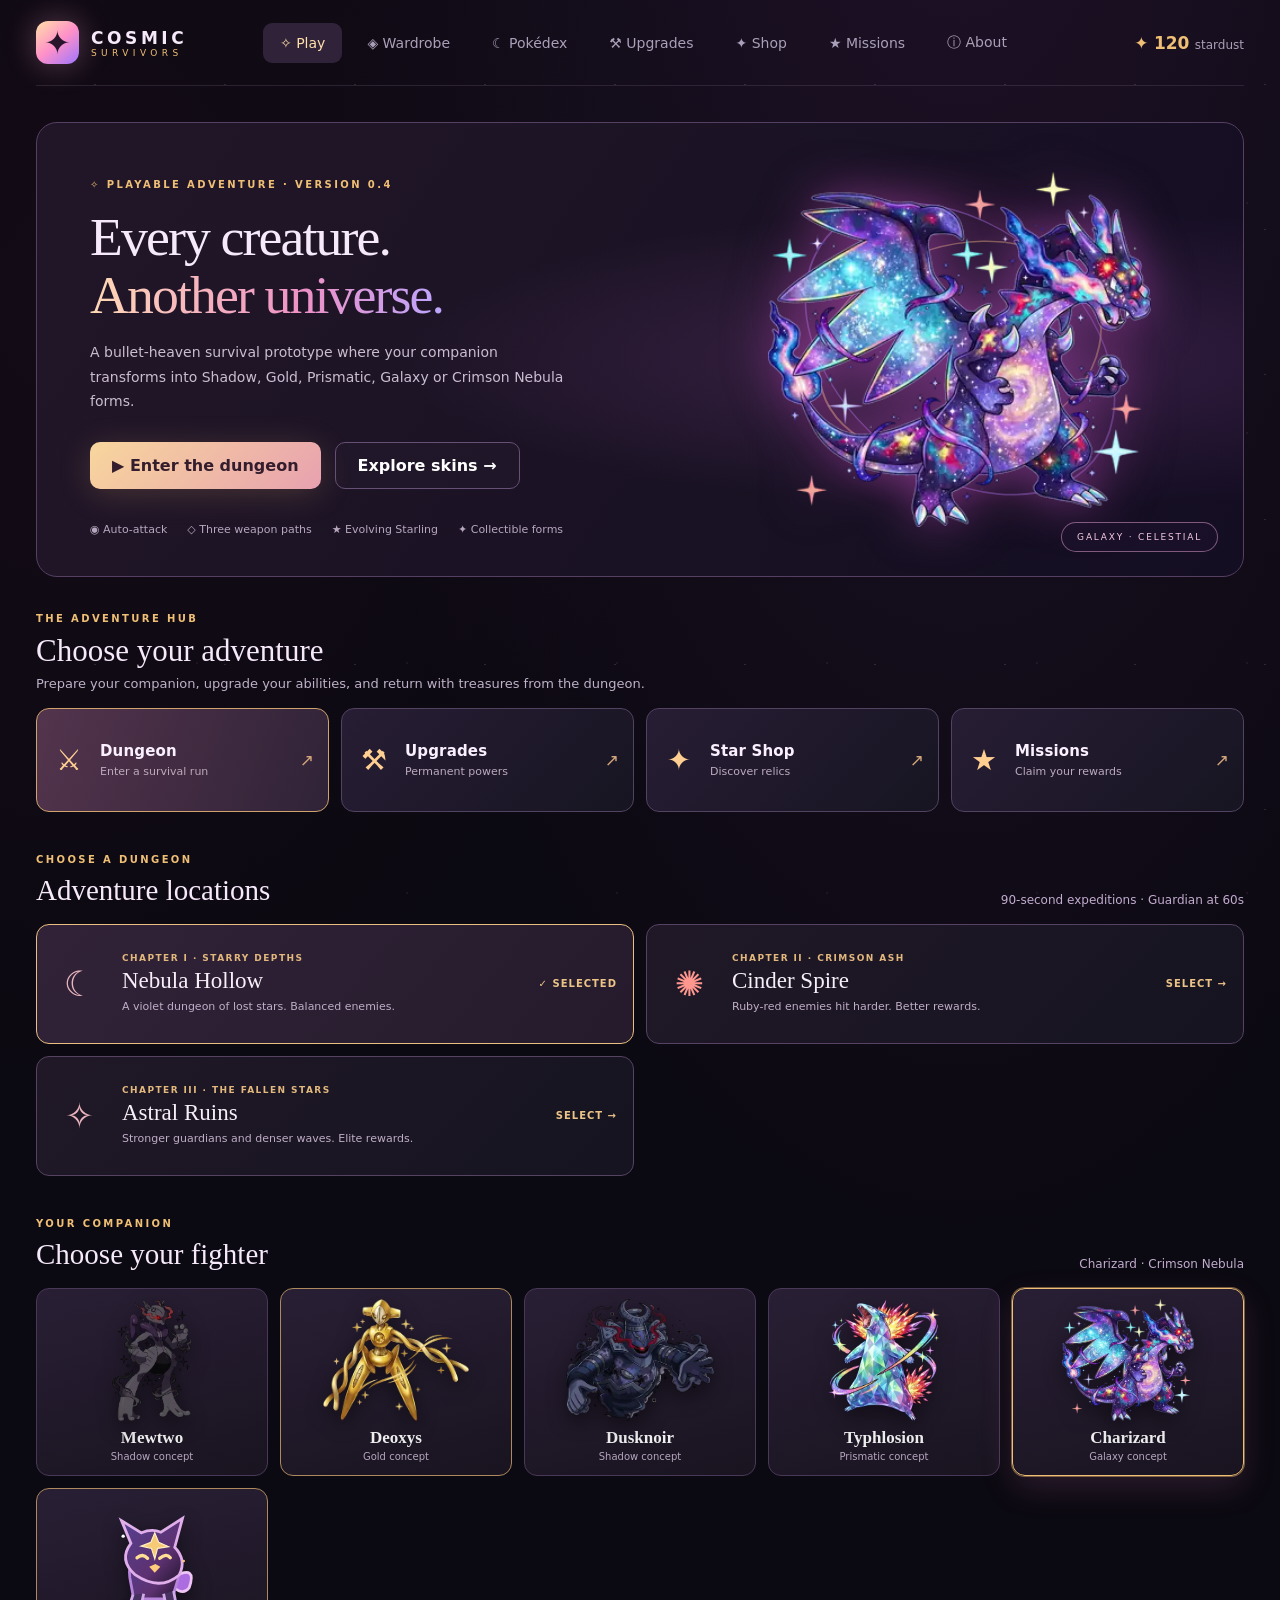
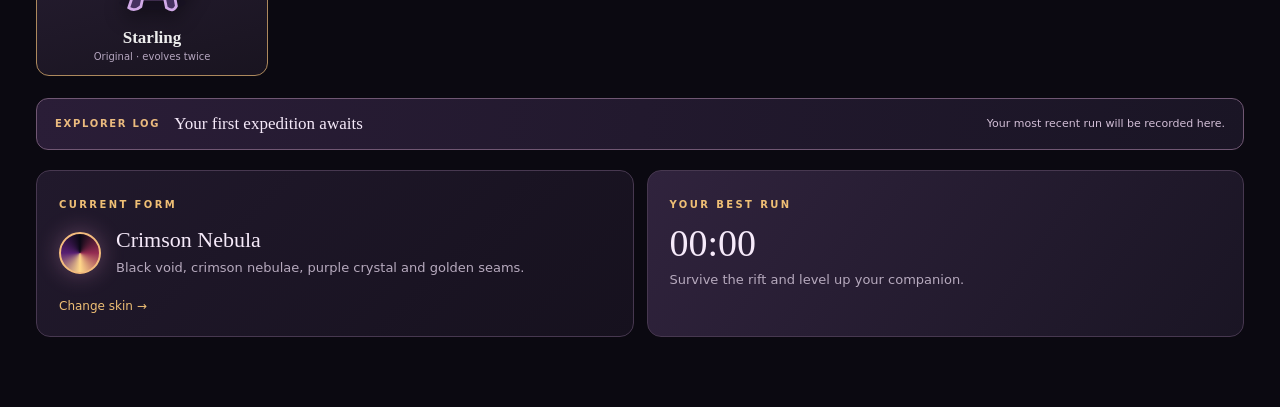
==== commit 63bbe730: "feat: add evolving Starling line, dash combat, ranged enemies and animated effects" ====
--- a/index.html
+++ b/index.html
@@ -47,6 +47,14 @@
 .boss-rail{height:10px;border:1px solid #e3b0ad;border-radius:8px;margin-top:5px;background:#201021;overflow:hidden}.boss-rail div{height:100%;width:100%;background:linear-gradient(90deg,#c5407b,#f3b38b);transition:width .08s}
 .end-weapons{font-size:11px!important;color:#ffcfab!important;margin:-9px 0 18px!important}
 @media(max-width:680px){.mastery-intro{align-items:start;flex-direction:column;gap:4px}.latest-expedition{align-items:start;gap:7px}.latest-expedition small{flex:0 0 100%}.weapon-hud{top:6px;left:6px;font-size:9px;max-width:94%;padding:4px}.boss-hud{top:38px}.power-badge{display:none}}
+/* 0.4 combat readability and evolving companion */
+#hudForm{color:#f3d7aa}.game-screen .small-button{transition:background .2s,border-color .2s}
+#dashButton{border-color:#c29b6e;color:#ffe0ad;background:#322039}
+#dashButton:disabled{opacity:.42;cursor:default}
+.fighter:has(img[src*="svg"]) {border-color:#ad895d}
+#weaponHud{background:#100f2fd9;box-shadow:0 2px 20px #04001688}
+.arena{background:radial-gradient(circle at 50% 40%,#271340,#101020)}
+@media(max-width:650px){#dashButton{padding:8px 10px}}
 </style>
 </head>
 <body>
@@ -58,7 +66,7 @@
     </header>
     <main id="home" class="screen active">
       <div class="hero-shell">
-        <div class="intro-copy"><span class="eyebrow">✧ PLAYABLE ADVENTURE · VERSION 0.3</span><h1>Every creature.<br><em>Another universe.</em></h1><p>A bullet-heaven survival prototype where your companion transforms into Shadow, Gold, Prismatic, Galaxy or Crimson Nebula forms.</p><div class="intro-cta"><button id="startRun" class="btn gold">▶ Enter the dungeon</button><button class="btn ghost" data-goto="wardrobe">Explore skins →</button></div><div class="intro-features"><span>◉ Auto-attack</span><span>◇ Three weapon paths</span><span>✦ Collectible forms</span></div></div>
+        <div class="intro-copy"><span class="eyebrow">✧ PLAYABLE ADVENTURE · VERSION 0.4</span><h1>Every creature.<br><em>Another universe.</em></h1><p>A bullet-heaven survival prototype where your companion transforms into Shadow, Gold, Prismatic, Galaxy or Crimson Nebula forms.</p><div class="intro-cta"><button id="startRun" class="btn gold">▶ Enter the dungeon</button><button class="btn ghost" data-goto="wardrobe">Explore skins →</button></div><div class="intro-features"><span>◉ Auto-attack</span><span>◇ Three weapon paths</span><span>★ Evolving Starling</span><span>✦ Collectible forms</span></div></div>
         <div class="hero-art"><div class="hero-ring ring-a"></div><div class="hero-ring ring-b"></div><img id="featureArt" src="[data-uri]" alt="Galaxy creature concept"/><span class="floating-tag">GALAXY · CELESTIAL</span></div>
       </div>
       <div class="hub-heading"><span class="eyebrow">THE ADVENTURE HUB</span><h2>Choose your adventure</h2><p>Prepare your companion, upgrade your abilities, and return with treasures from the dungeon.</p></div>
@@ -99,10 +107,10 @@
     </main>
     <main id="about" class="screen">
       <div class="page-title"><div><span class="eyebrow">PROJECT NOTES</span><h1>Built for <em>your vision</em></h1><p>A lightweight offline playable preview plus an optional add-on for the original PokéSurvivor source.</p></div></div>
-      <div class="about-grid"><article class="panel"><h2>In this demo</h2><p>Choose one of five supplied character artworks, equip eight visually distinct looks, survive enemy waves, collect XP, choose upgrades, fight a boss and save records locally.</p></article><article class="panel"><h2>For the upstream game</h2><p>The <code>mods/</code> folder includes an overlay that applies cosmetic skins to animated sprite sheets in the MIT-era PokéSurvivor engine. See README for integration steps.</p></article><article class="panel"><h2>Rights & publishing</h2><p>This sample includes user-supplied Pokémon fan illustrations for personal prototyping. Pokémon characters and the original game are owned by their respective rights holders. Replace licensed art for a commercial original game.</p></article></div>
+      <div class="about-grid"><article class="panel"><h2>In this demo</h2><p>Choose one of five supplied character artworks plus an original evolving starter, equip eight visually distinct looks, survive enemy waves, collect XP, choose upgrades, fight a boss and save records locally.</p></article><article class="panel"><h2>For the upstream game</h2><p>The <code>mods/</code> folder includes an overlay that applies cosmetic skins to animated sprite sheets in the MIT-era PokéSurvivor engine. See README for integration steps.</p></article><article class="panel"><h2>Rights & publishing</h2><p>This sample includes user-supplied Pokémon fan illustrations for personal prototyping. Pokémon characters and the original game are owned by their respective rights holders. Replace licensed art for a commercial original game.</p></article></div>
     </main>
   </div>
-  <div id="gameScreen" class="game-screen hidden"><div class="play-top"><div class="play-logo">✦ <span id="playStageName">NEBULA HOLLOW</span></div><div class="hud-numbers"><span>TIME <strong id="hudTime">00:00</strong></span><span>LV <strong id="hudLevel">1</strong></span><span>KOs <strong id="hudKills">0</strong></span><span>✦ <strong id="hudCoins">0</strong></span><span class="power-badge">AWAKEN <strong id="hudAwaken">0</strong></span></div><button id="pauseButton" class="small-button" aria-label="Pause game">Ⅱ Pause</button></div><div class="arena"><canvas id="gameCanvas" width="1000" height="610" aria-label="Cosmic Survivors game canvas"></canvas><div class="hud-bottom"><div class="bar-group"><div class="hud-bar"><div id="hpFill" class="fill hp"></div></div><span id="hpLabel">100/100 HP</span></div><div class="bar-group xp-group"><div class="hud-bar"><div id="xpFill" class="fill xp"></div></div><span id="xpLabel">0/20 XP</span></div></div><div id="weaponHud" class="weapon-hud" aria-live="polite">✧ Arcane Bolt</div><div id="bossHud" class="boss-hud hidden"><span>⚠ RIFT GUARDIAN</span><div class="boss-rail"><div id="bossHp"></div></div></div><div id="toast" class="toast"></div><div id="levelModal" class="ingame-modal hidden"><div class="level-card"><span class="eyebrow">✦ LEVEL UP</span><h2>Choose your power</h2><div id="upgradeChoices" class="upgrade-grid"></div></div></div><div id="endModal" class="ingame-modal hidden"><div class="level-card end-card"><span id="endEyebrow" class="eyebrow">RIFT CLOSED</span><h2 id="endTitle">Run complete</h2><p id="endStats"></p><p id="endWeapons" class="end-weapons"></p><button id="playAgain" class="btn gold">↻ Play again</button><button id="returnHome" class="btn ghost">Return to menu</button></div></div><div id="pauseModal" class="ingame-modal hidden"><div class="level-card end-card"><span class="eyebrow">GAME PAUSED</span><h2>Take a breather</h2><button id="resumeButton" class="btn gold">▶ Resume</button><button id="quitButton" class="btn ghost">End run</button></div></div></div><div class="controls-hint">Move with <strong>WASD / arrow keys</strong> · Weapons fire automatically · On touchscreens, drag to move · Survive 90 seconds</div></div>
+  <div id="gameScreen" class="game-screen hidden"><div class="play-top"><div class="play-logo">✦ <span id="playStageName">NEBULA HOLLOW</span></div><div class="hud-numbers"><span>TIME <strong id="hudTime">00:00</strong></span><span>LV <strong id="hudLevel">1</strong></span><span>KOs <strong id="hudKills">0</strong></span><span>✦ <strong id="hudCoins">0</strong></span><span class="power-badge">AWAKEN <strong id="hudAwaken">0</strong></span><span>FORM <strong id="hudForm">Base</strong></span></div><button id="dashButton" class="small-button" aria-label="Dash, space key">➤ Dash</button><button id="pauseButton" class="small-button" aria-label="Pause game">Ⅱ Pause</button></div><div class="arena"><canvas id="gameCanvas" width="1000" height="610" aria-label="Cosmic Survivors game canvas"></canvas><div class="hud-bottom"><div class="bar-group"><div class="hud-bar"><div id="hpFill" class="fill hp"></div></div><span id="hpLabel">100/100 HP</span></div><div class="bar-group xp-group"><div class="hud-bar"><div id="xpFill" class="fill xp"></div></div><span id="xpLabel">0/20 XP</span></div></div><div id="weaponHud" class="weapon-hud" aria-live="polite">✧ Arcane Bolt</div><div id="bossHud" class="boss-hud hidden"><span>⚠ RIFT GUARDIAN</span><div class="boss-rail"><div id="bossHp"></div></div></div><div id="toast" class="toast"></div><div id="levelModal" class="ingame-modal hidden"><div class="level-card"><span class="eyebrow">✦ LEVEL UP</span><h2>Choose your power</h2><div id="upgradeChoices" class="upgrade-grid"></div></div></div><div id="endModal" class="ingame-modal hidden"><div class="level-card end-card"><span id="endEyebrow" class="eyebrow">RIFT CLOSED</span><h2 id="endTitle">Run complete</h2><p id="endStats"></p><p id="endWeapons" class="end-weapons"></p><button id="playAgain" class="btn gold">↻ Play again</button><button id="returnHome" class="btn ghost">Return to menu</button></div></div><div id="pauseModal" class="ingame-modal hidden"><div class="level-card end-card"><span class="eyebrow">GAME PAUSED</span><h2>Take a breather</h2><button id="resumeButton" class="btn gold">▶ Resume</button><button id="quitButton" class="btn ghost">End run</button></div></div></div><div class="controls-hint">Move with <strong>WASD / arrow keys</strong> · Weapons fire automatically · Press Space or tap Dash to dodge · On touchscreens, drag to move · Survive 90 seconds</div></div>
   <script>/* Cosmetic-only rendering: recolors artwork/sprite sheets and adds animated orbits.
    This file contains original prototype code, not PokéSurvivor source. */
 window.CosmicSkin = (() => {
@@ -206,12 +214,25 @@
 })();
 </script>
   <script>window.CosmicApp = (() => {
+  // Original companion and true three-stage in-run evolution line.
+  // Procedural SVG sprites are self-contained and do not reuse licensed franchise artwork.
+  const STAR_NAMES=['Starling','Nebulynx','Astralynx'];
+  function makeStarSvg(stage){
+    const tall=[0,8,18][stage], mane=['#a884ff','#d483f3','#f5c16b'][stage], body=['#554191','#372d79','#342343'][stage];
+    const crown=stage===2?'<path d="M73 62 L61 25 L101 44 L115 16 L139 44 L172 25 L161 62" fill="#f2bb66" stroke="#fff0bf" stroke-width="5"/>':stage===1?'<path d="M89 58 L106 35 L126 58" fill="#d8a6fa"/>':'';
+    const wings=stage===0?'':`<path d="M66 101 Q20 ${51-tall} 21 98 L47 129 L65 120 M149 101 Q195 ${51-tall} 199 98 L172 128 L149 120" fill="${mane}" stroke="#f2cc83" stroke-width="5"/>`;
+    const tail=stage===2?'<path d="M161 134 Q215 105 198 173 Q186 185 161 163" fill="#b85882" stroke="#ffd18f" stroke-width="6"/>':'<path d="M150 140 Q192 118 177 160 Q167 174 150 160" fill="#ac6de1" stroke="#eec5f4" stroke-width="5"/>';
+    return `data:image/svg+xml;charset=utf-8,${encodeURIComponent(`<svg xmlns="http://www.w3.org/2000/svg" viewBox="0 0 220 220"><defs><linearGradient id="body" x1="0" y1="0" x2="1" y2="1"><stop stop-color="${body}"/><stop offset=".65" stop-color="#5d3171"/><stop offset="1" stop-color="#23162f"/></linearGradient></defs><ellipse cx="111" cy="187" rx="60" ry="13" fill="#171025" opacity=".45"/>${wings}${tail}<path d="M70 142 Q64 97 108 88 Q157 82 157 144 L146 180 L77 180Z" fill="url(#body)" stroke="#b784db" stroke-width="5"/><path d="M76 172 L68 196 Q78 204 90 194 L95 171 M131 171 L136 196 Q148 205 154 193 L149 166" fill="#463161" stroke="#d1a9e8" stroke-width="5"/><path d="M72 80 L55 39 L91 61 Q110 53 126 60 L165 35 L151 87 Q173 110 159 137 Q124 167 80 137 Q49 110 72 80Z" fill="url(#body)" stroke="#e0aeeb" stroke-width="5"/>${crown}<path d="M83 106 Q93 97 102 107 M124 107 Q136 97 143 106" stroke="#ffdf96" stroke-width="6" fill="none" stroke-linecap="round"/><path d="M105 122 L116 117 L125 122 L115 133Z" fill="#ffcc7c"/><path d="M108 78 L115 61 L122 78 L140 86 L120 89 L115 108 L109 89 L90 85Z" fill="#f7ca77" stroke="#fff1c3" stroke-width="2"/><circle cx="58" cy="67" r="3" fill="#fff"/><circle cx="167" cy="112" r="2.5" fill="#ffc47a"/></svg>`)}`;
+  }
+  const STAR_FORM_ART=[0,1,2].map(makeStarSvg);
+  const FORM_IMGS=STAR_FORM_ART.map(src=>{const img=new Image();img.src=src;return img});
   const CHARACTERS = [
     {id:'mewtwo',name:'Mewtwo',label:'Shadow concept',image:'[data-uri]',hp:105,speed:242,damage:16,attack:.57,ability:'PSYCHIC NOVA'},
     {id:'deoxys',name:'Deoxys',label:'Gold concept',image:'[data-uri]',hp:88,speed:260,damage:20,attack:.48,ability:'STARDUST PULSE'},
     {id:'dusknoir',name:'Dusknoir',label:'Shadow concept',image:'[data-uri]',hp:135,speed:200,damage:18,attack:.65,ability:'VOID BOLT'},
     {id:'typhlosion',name:'Typhlosion',label:'Prismatic concept',image:'[data-uri]',hp:115,speed:230,damage:19,attack:.61,ability:'CRYSTAL FLARE'},
-    {id:'charizard',name:'Charizard',label:'Galaxy concept',image:'[data-uri]',hp:100,speed:250,damage:17,attack:.52,ability:'ASTRAL FLAME'}
+    {id:'charizard',name:'Charizard',label:'Galaxy concept',image:'[data-uri]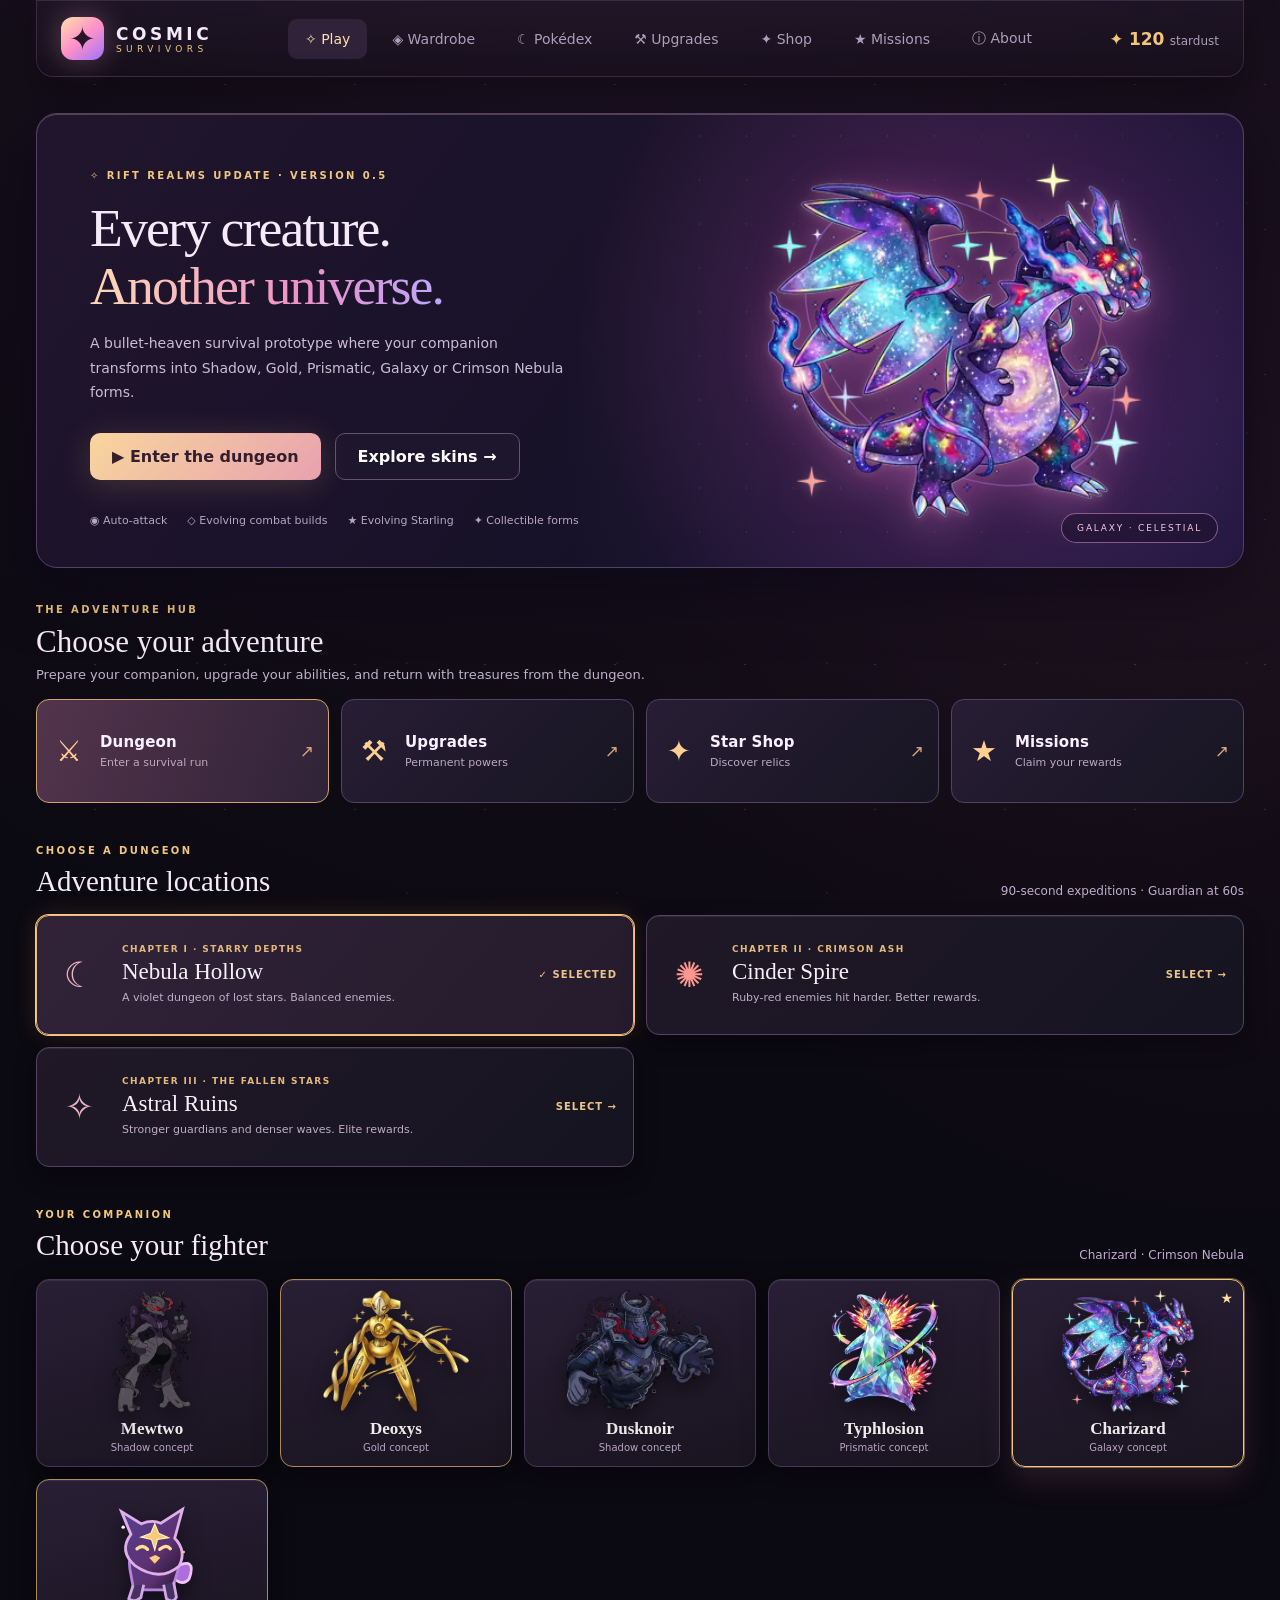
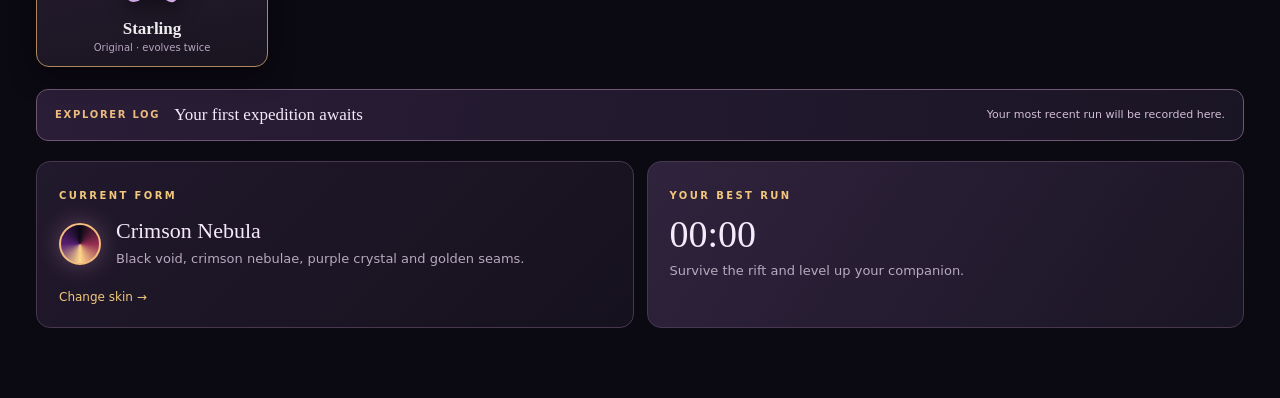
==== commit f118385c: "feat: introduce Rift Realms v0.5 with biome scenery, enemy sprites, charged boss attacks and UI poli" ====
--- a/index.html
+++ b/index.html
@@ -4,7 +4,7 @@
   <meta charset="UTF-8" />
   <meta name="viewport" content="width=device-width, initial-scale=1" />
   <meta name="theme-color" content="#100d1a" />
-  <title>Cosmic Survivors | GitHub Edition 0.3</title>
+  <title>Cosmic Survivors | Rift Realms v0.5</title>
   <style>:root{--bg:#0b0911;--panel:#171321;--panel2:#201a2c;--stroke:#3e324d;--text:#f6eafa;--muted:#aa9fb7;--gold:#efbf75;--pink:#f189cb;--purple:#bf8eff;--mint:#83dfd0}
 *{box-sizing:border-box}body{margin:0;color:var(--text);background:radial-gradient(ellipse at 75% -20%,#4b255a55,transparent 50%),radial-gradient(ellipse at 5% 15%,#4b193722,transparent 35%),var(--bg);font-family:Inter,ui-sans-serif,system-ui,-apple-system,"Segoe UI",sans-serif}body::before{content:"";position:fixed;inset:0;pointer-events:none;z-index:-1;background-image:radial-gradient(#fff9 1px,transparent 1px),radial-gradient(#edafdd55 1px,transparent 1px);background-size:130px 145px,210px 230px;background-position:30px 12px,92px 88px;opacity:.2}button{font:inherit;cursor:pointer}a{color:inherit;text-decoration:none}#app{max-width:1430px;margin:0 auto;padding:0 36px 70px}.topbar{display:flex;align-items:center;gap:42px;border-bottom:1px solid #63516a55;padding:21px 0;margin-bottom:36px}.brand{display:flex;align-items:center;gap:12px;min-width:185px}.brand-mark{width:43px;height:43px;display:grid;place-items:center;border-radius:12px;color:#28152b;font-size:32px;background:linear-gradient(140deg,#ffe0a7,#ff91c8,#9d75ff);box-shadow:0 0 30px #f5a6cc55}.brand b{display:block;font-size:17px;letter-spacing:.21em}.brand small{display:block;color:var(--gold);font-size:9px;letter-spacing:.49em}.nav{display:flex;gap:8px;flex:1}.nav-btn{background:transparent;color:#aba0b9;border:0;padding:11px 17px;border-radius:9px;font-size:14px}.nav-btn:hover,.nav-btn.active{background:#302239;color:#ffdfaa}.bank{color:var(--gold);font-size:17px;white-space:nowrap}.bank span{font-size:12px;color:var(--muted)}.screen{display:none;animation:fadeIn .24s ease}.screen.active{display:block}@keyframes fadeIn{from{opacity:.2;transform:translateY(5px)}to{opacity:1;transform:none}}.eyebrow{font-size:10px;font-weight:800;letter-spacing:.24em;color:var(--gold)}.hero-shell{min-height:390px;border:1px solid #554063;border-radius:21px;overflow:hidden;display:grid;grid-template-columns:53% 47%;position:relative;background:radial-gradient(ellipse at 82% 52%,#783e8368,transparent 45%),linear-gradient(125deg,#211628 8%,#130f20 100%)}.hero-shell:after{content:"";position:absolute;inset:0;background:linear-gradient(90deg,transparent 0 55%,#170b2b44 100%);pointer-events:none}.intro-copy{padding:50px 0 40px 53px;position:relative;z-index:2}h1{font-family:Georgia,serif;font-size:clamp(38px,4.2vw,65px);letter-spacing:-.035em;font-weight:500;line-height:1.08;margin:16px 0}h1 em{font-style:normal;background:linear-gradient(95deg,#ffdab5,#ee91c6 60%,#bba6ff);-webkit-background-clip:text;background-clip:text;color:transparent}.intro-copy p{color:#cbbdd1;line-height:1.75;font-size:14px;max-width:475px}.intro-cta{display:flex;gap:14px;margin-top:28px;flex-wrap:wrap}.btn{border:1px solid #665075;background:#2e203b;border-radius:10px;padding:13px 22px;color:#fff;font-weight:750;transition:transform .12s,background .2s}.btn:hover{transform:translateY(-2px)}.btn.gold{background:linear-gradient(135deg,#f8d69d,#e8a1af);color:#341d2d;border:none;box-shadow:0 5px 32px #efb07533}.btn.ghost{background:#2a20344d}.intro-features{display:flex;gap:20px;color:#b6a7bf;margin-top:34px;font-size:11px;flex-wrap:wrap}.hero-art{position:relative;min-height:330px;display:flex;align-items:center;justify-content:center}.hero-art img{position:relative;max-height:355px;height:96%;width:92%;object-fit:contain;z-index:2;filter:drop-shadow(0 0 23px #b84aba88)}.hero-ring{position:absolute;width:290px;height:290px;border-radius:50%;border:2px solid #edbb7788;box-shadow:0 0 70px #af3e8a33;transform:rotate(-17deg) scaleY(.72)}.ring-b{width:350px;height:350px;transform:rotate(40deg) scaleY(.7);border-color:#ad78ed77}.floating-tag{position:absolute;z-index:3;right:25px;bottom:24px;border:1px solid #dc9aca88;color:#f4c9de;letter-spacing:.2em;background:#1d122d99;padding:9px 15px;font-size:9px;border-radius:40px}.section-heading{display:flex;justify-content:space-between;align-items:end;margin:36px 0 17px}.section-heading h2{margin:7px 0 0;font-family:Georgia,serif;font-size:29px;font-weight:400}.selection-summary{color:#c2accf;font-size:12px}.fighter-grid{display:grid;grid-template-columns:repeat(5,minmax(0,1fr));gap:12px}.fighter{background:linear-gradient(165deg,#291f35,#191420);border:1px solid #4a3859;border-radius:13px;text-align:center;padding:10px 8px 13px;color:#eee;min-width:0;transition:transform .18s,border-color .2s}.fighter:hover{transform:translateY(-3px);border-color:#c9a17b}.fighter.selected{border-color:var(--gold);box-shadow:0 0 0 1px #e9b76d77,0 12px 32px #ae689533}.fighter img{height:122px;width:100%;object-fit:contain;filter:drop-shadow(0 7px 10px #0007)}.fighter strong{display:block;font-family:Georgia,serif;font-size:17px;margin-top:3px}.fighter span{display:block;color:#b5a6bf;font-size:10px;margin-top:3px}.home-bottom{display:grid;grid-template-columns:1fr 1fr;gap:13px;margin-top:20px}.panel{border:1px solid #473850;border-radius:14px;background:linear-gradient(135deg,#21192c,#16111e);padding:22px}.mini-current{display:flex;gap:15px;align-items:center;margin:13px 0}.mini-orb{height:42px;width:42px;border-radius:50%;border:2px solid #f4bc7e;background:linear-gradient(145deg,#1d0f26,#b94279,#f9ca82);box-shadow:0 0 23px #e99dce55}.mini-current h3,.panel h3{font-family:Georgia,serif;font-size:22px;font-weight:400;margin:2px 0}.mini-current p,.panel p{font-size:13px;color:#b7aabe;margin:4px 0;line-height:1.65}.text-button{border:none;background:none;color:var(--gold);padding:0;font-size:12px}.panel-accent{background:linear-gradient(125deg,#30233d,#1a1524)}.panel-accent h3{font-size:38px;margin:9px 0 4px}.page-title{margin:45px 0 30px;display:flex;justify-content:space-between;align-items:center}.page-title h1{font-size:47px}.page-title p{max-width:630px;color:#bbaec4;line-height:1.7;font-size:14px}.selected-small{display:flex;align-items:center;gap:10px;background:#241b2f;border:1px solid #58445d;border-radius:12px;padding:7px 16px 7px 6px}.selected-small img{height:65px;width:65px;object-fit:contain}.selected-small span{display:block;color:var(--gold);font-size:9px;letter-spacing:.12em}.selected-small strong{font-family:Georgia,serif;font-size:20px}.skin-grid{display:grid;grid-template-columns:repeat(3,minmax(0,1fr));gap:14px}.skin-card{position:relative;text-align:left;padding:19px;border:1px solid #4e3d5a;border-radius:15px;background:radial-gradient(ellipse at 75% 5%,#45284977,transparent 65%),#1a1622;color:var(--text);min-height:243px;overflow:hidden}.skin-card:hover{border-color:#ae7ebd}.skin-card.equipped{border-color:#f2be7a;box-shadow:inset 0 0 0 1px #ce945588}.skin-top{display:flex;justify-content:space-between;align-items:start}.skin-name{font:26px Georgia,serif;margin:10px 0}.skin-desc{font-size:12px;color:#beafc5;line-height:1.7;max-width:210px}.swatch{height:72px;width:72px;border-radius:50%;box-shadow:inset 0 0 15px #fef9ff66,0 0 35px #a65d9b55;border:3px solid #e5c3c566;flex-shrink:0}.equip-state{font-size:10px;letter-spacing:.12em;color:#edbe8a;margin-top:22px;font-weight:800}.skin-card .skin-icon{font-size:24px}.note-line{font-size:12px;color:#b8a8c7;margin-top:17px}.gallery{display:grid;grid-template-columns:repeat(5,minmax(0,1fr));gap:13px}.gallery-card{border:1px solid #4b395b;border-radius:13px;background:#1d1626;padding:10px;text-align:center;overflow:hidden}.gallery-card img{width:100%;height:220px;object-fit:contain}.gallery-card h3{font-size:16px;font-family:Georgia,serif;font-weight:400;margin:10px 0 4px}.gallery-card p{font-size:11px;color:#b7a4c4;margin:0 0 14px}.gallery-card .btn{font-size:11px;padding:8px 12px;width:100%}.moodboard{display:grid;grid-template-columns:55% 45%;margin-top:27px;border:1px solid #574365;border-radius:15px;overflow:hidden;background:#1c1427}.moodboard img{width:100%;height:310px;object-fit:cover}.moodboard div{padding:40px}.moodboard h2{font:35px Georgia,serif;margin:14px 0}.moodboard p{font-size:14px;line-height:1.7;color:#b9aaca}.about-grid{display:grid;grid-template-columns:repeat(3,1fr);gap:15px}.about-grid h2{font:26px Georgia,serif}.about-grid p{font-size:13px;line-height:1.8}code{background:#3e3047;border-radius:4px;padding:1px 5px;color:#f5d2ad}.game-screen{min-height:100vh;background:#0b0911;display:flex;flex-direction:column;align-items:center;justify-content:center;padding:20px}.hidden{display:none!important}.game-screen:not(.hidden)~#app{display:none}.play-top{width:min(100%,1050px);padding:10px 8px;display:flex;align-items:center;justify-content:space-between;gap:12px}.play-logo{color:#e6b878;letter-spacing:.21em;font-weight:800;font-size:14px}.hud-numbers{display:flex;gap:22px;font-size:11px;color:#aaa0b6}.hud-numbers strong{font-size:16px;color:#faf0fb;margin-left:5px}.small-button{background:#30233c;color:#e4d3e9;border:1px solid #564460;border-radius:8px;padding:9px 15px}.arena{width:min(100%,1050px);aspect-ratio:1000/610;position:relative;border-radius:17px;border:2px solid #57416d;box-shadow:0 0 50px #c1519033;overflow:hidden;background:#140f26;touch-action:none}.arena canvas{width:100%;height:100%;display:block;touch-action:none}.hud-bottom{position:absolute;left:25px;bottom:17px;right:25px;display:flex;gap:16px;pointer-events:none}.bar-group{flex:1;position:relative}.hud-bar{height:13px;border-radius:6px;border:1px solid #9d7f99;background:#25182d;overflow:hidden}.hud-bar .fill{width:100%;height:100%;border-radius:6px;transition:width .12s}.fill.hp{background:linear-gradient(90deg,#c84474,#f88491)}.fill.xp{background:linear-gradient(90deg,#7d6bdd,#9bdafa)}.bar-group span{position:absolute;bottom:15px;left:0;color:#e4d9f0;font-size:10px;text-shadow:0 1px 3px #000}.controls-hint{margin-top:16px;color:#b6a8bd;font-size:11px;text-align:center}.toast{position:absolute;top:12%;left:50%;transform:translate(-50%,0);background:#271a38e8;border:1px solid #d9a1cf;color:#fff1f8;border-radius:30px;padding:10px 20px;font-size:13px;transition:opacity .4s;pointer-events:none;opacity:0;white-space:nowrap}.toast.active{opacity:1}.ingame-modal{position:absolute;inset:0;display:grid;place-items:center;background:#090612dc;z-index:10;padding:15px}.level-card{text-align:center;border-radius:20px;padding:30px;background:linear-gradient(145deg,#332244,#1a1125);border:1px solid #b48cb6;width:min(92%,700px);box-shadow:0 30px 70px #0009}.level-card h2{font:37px Georgia,serif;margin:9px 0 25px}.upgrade-grid{display:grid;grid-template-columns:repeat(3,minmax(0,1fr));gap:12px}.upgrade{border:1px solid #6e507c;border-radius:12px;background:#30203c;padding:25px 11px;color:#fff;min-height:160px}.upgrade:hover{background:#473051;border-color:var(--gold)}.upgrade .symbol{display:block;font-size:32px;margin-bottom:12px}.upgrade strong{display:block;font:20px Georgia,serif}.upgrade span:last-child{display:block;color:#d5bfd7;font-size:11px;line-height:1.5;margin-top:10px}.end-card{max-width:490px}.end-card p{color:#c5b4ca;line-height:1.8;margin-bottom:25px}.end-card .btn{margin:4px}.end-card h2{margin-bottom:6px}
 @media(max-width:960px){#app{padding:0 18px 55px}.topbar{gap:12px;flex-wrap:wrap}.nav{justify-content:center;order:3;flex:0 0 100%}.nav-btn{flex:1}.brand{flex:1}.hero-shell{grid-template-columns:1fr 1fr}.intro-copy{padding:40px 0 32px 28px}.intro-features{gap:8px}.fighter-grid,.gallery{grid-template-columns:repeat(3,1fr)}.skin-grid{grid-template-columns:repeat(2,1fr)}.about-grid{grid-template-columns:1fr}}@media(max-width:650px){.hero-shell{grid-template-columns:1fr}.intro-copy{padding:32px 25px 15px}.hero-art{min-height:220px}.hero-art img{max-height:240px}.hero-ring{height:200px;width:200px}.ring-b{width:250px;height:250px}.floating-tag{bottom:7px}.fighter-grid{grid-template-columns:repeat(2,1fr)}.fighter img{height:98px}.skin-grid,.home-bottom,.moodboard,.about-grid{grid-template-columns:1fr}.gallery{grid-template-columns:repeat(2,1fr)}.gallery-card img{height:160px}.moodboard img{height:200px}.moodboard div{padding:22px}.page-title{align-items:start}.page-title h1{font-size:38px}.selected-small{display:none}.play-top{gap:7px;flex-wrap:wrap}.play-logo{font-size:11px}.hud-numbers{gap:9px;order:3;width:100%;justify-content:space-between}.hud-numbers strong{font-size:12px}.arena{width:100%;aspect-ratio:3/4}.game-screen{justify-content:start;padding:6px}.upgrade-grid{grid-template-columns:1fr}.upgrade{min-height:60px;display:flex;align-items:center;gap:15px;padding:13px;text-align:left}.upgrade .symbol{margin:0}.upgrade strong{font-size:17px}.upgrade span:last-child{margin:0}.level-card{padding:17px}.level-card h2{font-size:28px;margin-bottom:13px}.hud-bottom{bottom:14px;left:10px;right:10px}}
@@ -55,6 +55,34 @@
 #weaponHud{background:#100f2fd9;box-shadow:0 2px 20px #04001688}
 .arena{background:radial-gradient(circle at 50% 40%,#271340,#101020)}
 @media(max-width:650px){#dashButton{padding:8px 10px}}
+
+
+/* Version 0.5: Rift Realms visual pass */
+:root{--gold:#f2c77c;--pink:#ff9abf;--purple:#af7cff}
+body{background:radial-gradient(circle at 50% -180px,#58335b45,transparent 53%),radial-gradient(circle at 99% 28%,#53274433,transparent 35%),#0b0911}
+.topbar{background:linear-gradient(180deg,#22182b91,#17111d71);border:1px solid #57405e88;box-shadow:0 14px 38px #0005;padding:16px 24px;border-radius:0 0 17px 17px}
+.hero-shell{box-shadow:inset 0 1px 0 #ffcfb83e,0 16px 65px #07031488;background:radial-gradient(circle at 76% 45%,#c44b9b47,transparent 40%),radial-gradient(circle at 93% 72%,#7a4ac54a,transparent 51%),linear-gradient(126deg,#20152d,#100f25)}
+.hero-art:before{content:"";width:100%;height:100%;position:absolute;pointer-events:none;background-image:radial-gradient(#ffe5f9a3 1px,transparent 1px);background-size:47px 44px;opacity:.16}
+.hero-art img{animation:cosmicFloat 5s ease-in-out infinite;filter:drop-shadow(0 12px 23px #ad45b266) drop-shadow(0 2px 4px #f6bfaa44)}
+.hero-ring{animation:haloTurn 20s linear infinite}
+.ring-b{animation-direction:reverse;animation-duration:26s}
+@keyframes cosmicFloat{50%{transform:translateY(-13px) rotate(1.1deg)}}
+@keyframes haloTurn{to{rotate:360deg}}
+.stage-card{box-shadow:inset 0 1px 0 #ffffff14,0 9px 21px #0502095c;transition:transform .18s,border-color .18s,box-shadow .18s}
+.stage-card:hover{transform:translateY(-4px);box-shadow:0 15px 27px #0008,0 0 28px #d17cc126}
+.stage-card.selected{box-shadow:0 0 0 1px #ffc67d,0 0 24px #f6b55e25}
+.fighter{position:relative;box-shadow:inset 0 1px 0 #ffffff13,0 8px 25px #05020980}
+.fighter.selected:before{content:"★";position:absolute;right:10px;top:10px;color:#ffd99e;font-size:14px}
+.game-screen{background:#0a0614}
+.arena{border:2px solid #ad769caa;box-shadow:0 0 0 5px #130d20,0 0 0 6px #5a335e,0 25px 80px #000b,inset 0 0 50px #0007}
+.play-top{background:linear-gradient(90deg,#1d1426,#2a1a35,#1d1426);border-bottom:1px solid #665071;color:#ecdafa}
+.play-logo{color:#ffe0aa;text-shadow:0 0 18px #f3a9cf44}
+.ingame-modal:not(.hidden){backdrop-filter:blur(5px)}
+.level-card{box-shadow:0 20px 90px #000c,0 0 0 1px #9a6e9b50}
+.upgrade{transition:transform .15s,box-shadow .15s}
+.upgrade:hover{transform:translateY(-4px);box-shadow:0 14px 30px #0008}
+.boss-hud span{text-shadow:0 0 12px #f260a4}
+@media(prefers-reduced-motion:reduce){.hero-art img,.hero-ring{animation:none!important}}
 </style>
 </head>
 <body>
@@ -66,7 +94,7 @@
     </header>
     <main id="home" class="screen active">
       <div class="hero-shell">
-        <div class="intro-copy"><span class="eyebrow">✧ PLAYABLE ADVENTURE · VERSION 0.4</span><h1>Every creature.<br><em>Another universe.</em></h1><p>A bullet-heaven survival prototype where your companion transforms into Shadow, Gold, Prismatic, Galaxy or Crimson Nebula forms.</p><div class="intro-cta"><button id="startRun" class="btn gold">▶ Enter the dungeon</button><button class="btn ghost" data-goto="wardrobe">Explore skins →</button></div><div class="intro-features"><span>◉ Auto-attack</span><span>◇ Three weapon paths</span><span>★ Evolving Starling</span><span>✦ Collectible forms</span></div></div>
+        <div class="intro-copy"><span class="eyebrow">✧ RIFT REALMS UPDATE · VERSION 0.5</span><h1>Every creature.<br><em>Another universe.</em></h1><p>A bullet-heaven survival prototype where your companion transforms into Shadow, Gold, Prismatic, Galaxy or Crimson Nebula forms.</p><div class="intro-cta"><button id="startRun" class="btn gold">▶ Enter the dungeon</button><button class="btn ghost" data-goto="wardrobe">Explore skins →</button></div><div class="intro-features"><span>◉ Auto-attack</span><span>◇ Evolving combat builds</span><span>★ Evolving Starling</span><span>✦ Collectible forms</span></div></div>
         <div class="hero-art"><div class="hero-ring ring-a"></div><div class="hero-ring ring-b"></div><img id="featureArt" src="[data-uri]" alt="Galaxy creature concept"/><span class="floating-tag">GALAXY · CELESTIAL</span></div>
       </div>
       <div class="hub-heading"><span class="eyebrow">THE ADVENTURE HUB</span><h2>Choose your adventure</h2><p>Prepare your companion, upgrade your abilities, and return with treasures from the dungeon.</p></div>
@@ -412,12 +440,12 @@
     const elite=Math.random()<Math.min(.23,s.seconds/580);
     const roll=Math.random();const kind=elite?'elite':roll<.12?'seer':roll<.34?'swift':roll<.50?'bulwark':'wisp';
     const enemy={x:p.x+Math.cos(theta)*distance,y:p.y+Math.sin(theta)*distance,r:kind==='elite'?25:kind==='bulwark'?24:kind==='swift'?13:kind==='seer'?18:17,kind,
-      hp:(kind==='elite'?120:kind==='bulwark'?75:kind==='swift'?20:kind==='seer'?40:30)*(1+s.seconds*.023)*s.stage.enemy,maxhp:1,speed:((kind==='elite'?64:kind==='bulwark'?47:kind==='swift'?134:kind==='seer'?69:77)+Math.min(34,s.seconds*.25))*Math.sqrt(s.stage.enemy),color:kind==='elite'?'#bd77d2':kind==='seer'?'#73ced7':kind==='swift'?'#8cdcec':kind==='bulwark'?'#d28d7d':s.stage.id==='cinder'?'#b65c65':s.stage.id==='astral'?'#f5abdf':'#7867bc',elite,boss:false,hit:0,angle:0,shotCooldown:random(1.8,3.1)};
+      hp:(kind==='elite'?120:kind==='bulwark'?75:kind==='swift'?20:kind==='seer'?40:30)*(1+s.seconds*.023)*s.stage.enemy,maxhp:1,speed:((kind==='elite'?64:kind==='bulwark'?47:kind==='swift'?134:kind==='seer'?69:77)+Math.min(34,s.seconds*.25))*Math.sqrt(s.stage.enemy),color:kind==='elite'?'#bd77d2':kind==='seer'?'#73ced7':kind==='swift'?'#8cdcec':kind==='bulwark'?'#d28d7d':s.stage.id==='cinder'?'#b65c65':s.stage.id==='astral'?'#f5abdf':'#7867bc',elite,boss:false,hit:0,angle:0,shotCooldown:random(1.8,3.1),chargeTime:random(3.5,6),windup:0};
     enemy.maxhp=enemy.hp;s.enemies.push(enemy);
   }
   function spawnBoss(){
     const s=state,p=s.p;
-    const e={x:p.x+410,y:p.y-210,r:52,hp:1150,maxhp:1150,speed:48,color:'#f28dc2',elite:true,boss:true,hit:0,angle:0};
+    const e={x:p.x+410,y:p.y-210,r:52,hp:1150,maxhp:1150,speed:48,color:'#f28dc2',kind:'boss',elite:true,boss:true,hit:0,angle:0,chargeTime:4.2,windup:0};
     e.hp=Math.ceil(e.hp*s.stage.enemy);e.maxhp=e.hp;s.enemies.push(e);s.bossSpawned=true;$('#bossHud').classList.remove('hidden');showToast('⚠ RIFT GUARDIAN ARRIVES',2.8);
   }
   function shoot(){
@@ -509,6 +537,7 @@
     s.seconds+=dt;
     move(dt);s.spawn-=dt;s.shoot-=dt;
     for(let i=s.trails.length-1;i>=0;i--){s.trails[i].life-=dt;if(s.trails[i].life<=0)s.trails.splice(i,1)}
+    for(let i=s.shards.length-1;i>=0;i--){s.shards[i].life-=dt;if(s.shards[i].life<=0)s.shards.splice(i,1)}
     p.hp=Math.min(p.maxhp,p.hp+p.regen*dt);
     const wave=1+Math.floor(s.seconds/15);if(wave>s.wave){s.wave=wave;if(wave>1)showToast('✦ WAVE '+wave+' · THE RIFT DEEPENS',1.8)}
     evolve();
@@ -537,6 +566,17 @@
       if(e.kind==='seer'&&dist<245){e.x-=dx/dist*e.speed*.40*dt;e.y-=dy/dist*e.speed*.40*dt}
       else {e.x+=dx/dist*e.speed*dt;e.y+=dy/dist*e.speed*dt}
       if(e.kind==='seer'&&dist<660){e.shotCooldown-=dt;if(e.shotCooldown<=0&&s.enemyShots.length<90){s.enemyShots.push({x:e.x,y:e.y,vx:dx/dist*205,vy:dy/dist*205,r:7,life:4});e.shotCooldown=2.7}}
+      // Elites and bosses clearly telegraph a radial blast before it lands.
+      if(e.elite&&dist<295){
+        if(e.windup>0){e.windup-=dt;if(e.windup<=0){
+          const radius=e.boss?146:98;s.shards.push({x:e.x,y:e.y,r:radius,life:.35});
+          makeParticles(e.x,e.y,e.boss?30:15,'#ffd09c',170);
+          if(Math.hypot(p.x-e.x,p.y-e.y)<radius+14&&p.inv<=0){
+            p.hp=Math.max(0,p.hp-(e.boss?22:13)*s.stage.enemy);p.inv=.7;
+            if(p.hp<=0){finish(false);return}
+          }
+        }}else{e.chargeTime-=dt;if(e.chargeTime<=0){e.windup=e.boss?1.25:.95;e.chargeTime=e.boss?4.5:5.7}}
+      }
       e.hit=Math.max(0,e.hit-dt);
       if(dist<pSize()+e.r && p.inv<=0){p.hp=Math.max(0,p.hp-(e.boss?25:e.elite?17:10)*s.stage.enemy);p.inv=.75;makeParticles(p.x,p.y,15,'#ff6e9d',170);if(p.hp<=0){finish(false);return}}
     }
@@ -589,18 +629,91 @@
   }
   function backToMenu(){if(raf)cancelAnimationFrame(raf);raf=null;state=null;pointer=null;$('#gameScreen').classList.add('hidden');$('#app').classList.remove('hidden');CosmicApp.setRoute('home')}
   function pause(){if(!state||state.ended||state.leveling)return;state.paused=!state.paused;$('#pauseModal').classList.toggle('hidden',!state.paused)}
+  // Deterministic, camera-following terrain gives each dungeon its own identity.
+  // Purely decorative tiles are non-colliding and use no external sprite assets.
+  function terrainNoise(x,y,salt=0){const n=Math.sin(x*127.13+y*311.71+salt*61.7)*43758.5453;return n-Math.floor(n)}
+  function drawDungeonFloor(s,t){
+    const biome=s.stage.id, cell=116;
+    const left=Math.floor(s.viewX/cell)-1, top=Math.floor(s.viewY/cell)-1;
+    const right=left+Math.ceil(W/cell)+3, bottom=top+Math.ceil(H/cell)+3;
+    const stone=biome==='cinder'?'#a0504e':biome==='astral'?'#b997df':'#7778a8';
+    const glow=biome==='cinder'?'#ff805d':biome==='astral'?'#e6bcff':'#78b9fa';
+    for(let gx=left;gx<right;gx++)for(let gy=top;gy<bottom;gy++){
+      const x=gx*cell,y=gy*cell, n=terrainNoise(gx,gy,3), n2=terrainNoise(gx,gy,7);
+      // Ancient tiled causeway / broken ruins.
+      ctx.fillStyle=(gx+gy)%2?'#ffffff04':'#00000009';ctx.fillRect(x+1,y+1,cell-2,cell-2);
+      ctx.strokeStyle=stone+'27';ctx.lineWidth=1.1;ctx.strokeRect(x+3,y+3,cell-6,cell-6);
+      if(n>.45){
+        ctx.beginPath();ctx.strokeStyle=stone+'34';ctx.lineWidth=1.4;
+        ctx.moveTo(x+14+n2*27,y+12);ctx.lineTo(x+28+n2*23,y+44);ctx.lineTo(x+13+n2*24,y+75);ctx.stroke();
+      }
+      if(n>.83){
+        // Broken obelisk / luminous crystal clusters.
+        const ox=x+26+n2*55,oy=y+32+terrainNoise(gx,gy,19)*36;
+        ctx.save();ctx.translate(ox,oy);ctx.globalAlpha=.62;
+        ctx.fillStyle='#02020b77';ctx.beginPath();ctx.ellipse(3,10,28,8,0,0,TWOPI);ctx.fill();
+        const height=17+Math.round(n2*20);
+        ctx.fillStyle=stone+'b0';ctx.beginPath();ctx.moveTo(-13,8);ctx.lineTo(-8,-height+5);ctx.lineTo(5,-height);ctx.lineTo(15,7);ctx.closePath();ctx.fill();
+        ctx.strokeStyle=glow+'9f';ctx.beginPath();ctx.moveTo(5,-height);ctx.lineTo(1,-2);ctx.lineTo(15,7);ctx.stroke();
+        ctx.restore();
+      } else if(n<.14){
+        // Glowing runic floor fragments, not obstacle collisions.
+        const cx=x+57,cy=y+56;
+        ctx.strokeStyle=glow+'54';ctx.lineWidth=1.1;ctx.beginPath();ctx.arc(cx,cy,17,0,Math.PI*1.7);ctx.stroke();
+        ctx.beginPath();ctx.moveTo(cx-13,cy+4);ctx.lineTo(cx,cy-15);ctx.lineTo(cx+13,cy+4);ctx.lineTo(cx-13,cy+4);ctx.stroke();
+        ctx.fillStyle=glow+'78';ctx.fillRect(cx-1,cy-1,3,3);
+      }
+      if(biome==='cinder'&&n2>.84){
+        ctx.strokeStyle='#ef604e92';ctx.shadowColor='#e52b3c';ctx.shadowBlur=8;ctx.lineWidth=2;
+        ctx.beginPath();ctx.moveTo(x+30,y+80);ctx.lineTo(x+53,y+66);ctx.lineTo(x+66,y+87);ctx.lineTo(x+90,y+72);ctx.stroke();ctx.shadowBlur=0;
+      }
+      if(biome==='astral'&&n2>.91){
+        ctx.fillStyle='#edd6ff';ctx.shadowColor=glow;ctx.shadowBlur=14;
+        ctx.beginPath();ctx.arc(x+70,y+43,2.5,0,TWOPI);ctx.fill();ctx.shadowBlur=0;
+      }
+    }
+    // Circular seals in the greater world provide navigational landmarks.
+    const large=520;
+    for(let gx=Math.floor(s.viewX/large)-1;gx<=Math.floor((s.viewX+W)/large)+1;gx++)
+    for(let gy=Math.floor(s.viewY/large)-1;gy<=Math.floor((s.viewY+H)/large)+1;gy++){
+      if(terrainNoise(gx,gy,41)<.46)continue;
+      const cx=(gx+.5)*large, cy=(gy+.5)*large;
+      ctx.save();ctx.translate(cx,cy);ctx.strokeStyle=glow+'40';ctx.lineWidth=2;
+      ctx.beginPath();ctx.arc(0,0,96,.21,5.73);ctx.stroke();
+      ctx.beginPath();ctx.arc(0,0,79,0,TWOPI);ctx.stroke();
+      ctx.rotate(.3);ctx.strokeRect(-53,-53,106,106);
+      ctx.strokeStyle=glow+'70';ctx.beginPath();ctx.moveTo(-64,0);ctx.lineTo(64,0);ctx.moveTo(0,-64);ctx.lineTo(0,64);ctx.stroke();ctx.restore();
+    }
+    // Tiny drifting celestial embers make the floor feel alive.
+    const motes=204;
+    for(let k=0;k<32;k++){
+      const x=(k*293.17%1250)+Math.floor(s.viewX/1250)*1250+Math.sin(t*.3+k)*9;
+      const y=(k*181.71%850)+Math.floor(s.viewY/850)*850-Math.sin(t*.7+k)*17;
+      if(x<s.viewX-40||x>s.viewX+W+40||y<s.viewY-40||y>s.viewY+H+40)continue;
+      ctx.globalAlpha=.26+.2*Math.sin(t*1.5+k);ctx.fillStyle=glow;
+      ctx.beginPath();ctx.arc(x,y,k%5===0?2.4:1.1,0,TWOPI);ctx.fill();
+    }ctx.globalAlpha=1;
+  }
+  function drawWarningRings(s,t){
+    for(const e of s.enemies){
+      if(!(e.windup>0))continue;
+      const r=e.boss?146:98,progress=1-e.windup/(e.boss?1.25:.95);
+      ctx.save();ctx.lineWidth=2+3*progress;ctx.strokeStyle=e.boss?'#ff9c69':'#fa76b6';
+      ctx.globalAlpha=.35+progress*.6;ctx.shadowColor=ctx.strokeStyle;ctx.shadowBlur=11;
+      ctx.beginPath();ctx.arc(e.x,e.y,r,0,TWOPI);ctx.stroke();
+      ctx.setLineDash([9,12]);ctx.beginPath();ctx.arc(e.x,e.y,r*(1-progress*.75),0,TWOPI);ctx.stroke();
+      ctx.restore();
+    }
+    for(const blast of s.shards){
+      ctx.save();ctx.globalAlpha=Math.max(0,blast.life/.35);ctx.strokeStyle='#ffe5ad';ctx.shadowColor='#ff7cb4';ctx.shadowBlur=25;
+      ctx.lineWidth=12*blast.life/.35;ctx.beginPath();ctx.arc(blast.x,blast.y,blast.r*(1.36-blast.life),0,TWOPI);ctx.stroke();ctx.restore();
+    }
+  }
   function paint(){
     if(!state)return;const s=state,p=s.p,t=s.seconds;
     const bg=ctx.createLinearGradient(0,0,W,H);bg.addColorStop(0,s.stage.id==='cinder'?'#30151e':'#1a112a');bg.addColorStop(1,s.stage.id==='cinder'?'#261422':'#111425');ctx.fillStyle=bg;ctx.fillRect(0,0,W,H);
     ctx.save();ctx.translate(-s.viewX,-s.viewY);
-    const tile=72,xmin=Math.floor(s.viewX/tile)-1,xmax=xmin+Math.ceil(W/tile)+3,ymin=Math.floor(s.viewY/tile)-1,ymax=ymin+Math.ceil(H/tile)+3;
-    ctx.lineWidth=1;ctx.strokeStyle=s.stage.id==='cinder'?'#ed979121':'#b39ac116';ctx.beginPath();
-    for(let x=xmin;x<xmax;x++){ctx.moveTo(x*tile,ymin*tile);ctx.lineTo(x*tile,ymax*tile)}
-    for(let y=ymin;y<ymax;y++){ctx.moveTo(xmin*tile,y*tile);ctx.lineTo(xmax*tile,y*tile)}ctx.stroke();
-    for(let x=xmin;x<xmax;x++)for(let y=ymin;y<ymax;y++){
-      let seed=Math.abs(Math.sin(x*87.3+y*197.5)*18371.5)%1;
-      if(seed>.83){const sx=x*tile+seed*48,sy=y*tile+seed*33;ctx.fillStyle=seed>.97?'#e1bbd165':'#7a70be45';ctx.beginPath();ctx.arc(sx,sy,seed>.95?2.2:1,0,TWOPI);ctx.fill()}
-    }
+    drawDungeonFloor(s,t);
     for(const trail of s.trails){ctx.save();ctx.globalAlpha=trail.life*.58;ctx.fillStyle=s.skin==='gold'?'#ffdd93':s.skin==='shadow'?'#803983':'#9872dc';ctx.beginPath();ctx.arc(trail.x,trail.y,trail.r,0,TWOPI);ctx.fill();ctx.restore()}
     for(const d of s.drops){
       ctx.save();ctx.translate(d.x,d.y);ctx.rotate(d.spin);ctx.fillStyle=d.value>2?'#f7c77b':'#a4d9ff';ctx.shadowColor=ctx.fillStyle;ctx.shadowBlur=10;
@@ -608,6 +721,7 @@
     }
     for(const b of s.bullets){ctx.save();ctx.fillStyle=b.color;ctx.shadowBlur=17;ctx.shadowColor=b.color;ctx.beginPath();ctx.arc(b.x,b.y,b.r,0,TWOPI);ctx.fill();ctx.restore()}
     for(const b of s.enemyShots){ctx.save();ctx.shadowBlur=18;ctx.shadowColor='#f27cda';ctx.fillStyle='#ed98e7';ctx.beginPath();ctx.arc(b.x,b.y,b.r,0,TWOPI);ctx.fill();ctx.strokeStyle='#ffd8f4';ctx.lineWidth=1.4;ctx.stroke();ctx.restore()}
+    drawWarningRings(s,t);
     for(const e of s.enemies)drawEnemy(e,t);
     if(p.nova&&s.novaFx>0){ctx.save();ctx.beginPath();ctx.arc(p.x,p.y,128+22*p.nova+(1-s.novaFx/.36)*18,0,TWOPI);ctx.strokeStyle='#df9dff';ctx.globalAlpha=s.novaFx/.36;ctx.lineWidth=5;ctx.shadowColor='#d995ff';ctx.shadowBlur=23;ctx.stroke();ctx.restore()}
     if(p.blades)for(let i=0;i<p.blades;i++){let a=t*2.8+i*TWOPI/p.blades,rad=74+Math.min(3,p.blades)*7,x=p.x+Math.cos(a)*rad,y=p.y+Math.sin(a)*rad;ctx.save();ctx.translate(x,y);ctx.rotate(a+Math.PI/4);ctx.shadowColor='#fff5b9';ctx.shadowBlur=19;ctx.fillStyle=i%2?'#ecc0ff':'#9fe5ff';ctx.fillRect(-9,-9,18,18);ctx.fillStyle='#fff';ctx.fillRect(-4,-4,8,8);ctx.restore()}
@@ -620,58 +734,17 @@
     ctx.fillStyle='#e4bdd2aa';ctx.font='12px sans-serif';ctx.textAlign='center';ctx.fillText(s.bossSpawned?(s.bossDead?'✦ GUARDIAN DEFEATED':'⚠ GUARDIAN ACTIVE'):'RIFT GATE OPENS AT 01:00',W/2,26);
   }
   function drawEnemy(e,t){
-    ctx.save();ctx.translate(e.x,e.y);ctx.rotate(Math.sin(t*2+e.x)*.055);
-    ctx.fillStyle='#05030a77';ctx.beginPath();ctx.ellipse(2,e.r*.8,e.r*1.25,e.r*.35,0,0,TWOPI);ctx.fill();
-    ctx.shadowColor=e.color;ctx.shadowBlur=e.boss?30:12;
-    if(e.kind==='seer'){ctx.strokeStyle='#c2f7ff';ctx.lineWidth=2;ctx.beginPath();ctx.arc(0,0,e.r+6,0,TWOPI);ctx.stroke()}
-    ctx.fillStyle=e.hit>0?'#ffffff':e.color;ctx.strokeStyle=e.boss?'#ffe2ad':'#242033';ctx.lineWidth=e.boss?6:3;
-    ctx.beginPath();for(let i=0;i<8;i++){let a=i*TWO_PI()/8-.4,r=e.r*(i%2? .92:1.21);let x=Math.cos(a)*r,y=Math.sin(a)*r;i?ctx.lineTo(x,y):ctx.moveTo(x,y)}ctx.closePath();ctx.fill();ctx.stroke();
-    ctx.shadowBlur=0;ctx.fillStyle=e.boss?'#ffe9bc':'#fa9db6';ctx.beginPath();ctx.arc(-e.r*.25,-e.r*.08,e.r*.14,0,TWOPI);ctx.arc(e.r*.3,-e.r*.08,e.r*.14,0,TWOPI);ctx.fill();
-    if(e.elite){ctx.fillStyle='#301b36';ctx.fillRect(-e.r,-e.r-15,e.r*2,5);ctx.fillStyle=e.boss?'#f7ca8f':'#f794d6';ctx.fillRect(-e.r,-e.r-15,e.r*2*Math.max(0,e.hp/e.maxhp),5)}
-    ctx.restore();
-  }
-  function TWO_PI(){return Math.PI*2}
-  function drawPlayer(p,s,t){
-    const size=s.char.id==='dusknoir'?118:s.char.id==='starling'?112+p.evolution*10:111;
-    const bob=Math.sin(t*(p.moving?13:4))*(p.moving?4.5:2);
-    ctx.save();ctx.translate(p.x,p.y+bob);ctx.rotate(p.moving?Math.sin(t*11)*.04:Math.sin(t*2)*.015);
-    ctx.fillStyle='#060311aa';ctx.beginPath();ctx.ellipse(0,32,35,15,0,0,TWOPI);ctx.fill();
-    if(p.inv>0 && Math.floor(t*15)%2)ctx.globalAlpha=.5;
-    CosmicSkin.aura(ctx,0,-8,size,s.skin,t);
-    const art=s.cache||s.art;
-    if(art && (art.width||art.naturalWidth)){
-      const w=art.width||art.naturalWidth,h=art.height||art.naturalHeight;
-      const scale=Math.min(size/w,size/h),dw=w*scale,dh=h*scale;
-      ctx.shadowColor=CosmicSkin.byId(s.skin).id==='gold'?'#ffba72':'#bd71de';ctx.shadowBlur=15;
-      ctx.drawImage(art,-dw/2,-dh*.6,dw,dh);
-    } else {ctx.fillStyle='#cca8ff';ctx.beginPath();ctx.arc(0,0,25,0,TWOPI);ctx.fill()}
-    ctx.restore();
-    if(p.awakening){ctx.save();ctx.strokeStyle=p.awakening===2?'#ffe2a7':'#d69aff';ctx.lineWidth=3;ctx.globalAlpha=.60;ctx.beginPath();ctx.arc(p.x,p.y,32+p.awakening*6,0,TWOPI);ctx.stroke();ctx.restore()}
-    ctx.textAlign='center';ctx.font='bold 12px sans-serif';ctx.lineWidth=3;ctx.strokeStyle='#130e20';const displayName=s.char.id==='starling'?CosmicApp.formName(p.evolution):s.char.name;ctx.strokeText(displayName,p.x,p.y-75);ctx.fillStyle='#ffe7f3';ctx.fillText(displayName,p.x,p.y-75);
-  }
-  function loop(now){
-    if(!state)return;const dt=Math.min(.035,(now-last)/1000||.016);last=now;
-    if(!state.paused&&!state.leveling&&!state.ended)update(dt);
-    paint();
-    if(now>toastTill)$('#toast').classList.remove('active');
-    raf=requestAnimationFrame(loop);
-  }
-  document.addEventListener('keydown',e=>{
-    const k=e.key.toLowerCase();if(['arrowup','arrowdown','arrowleft','arrowright',' '].includes(k))e.preventDefault();keys.add(k);
-    if((k==='escape'||k==='p')&&state&&!e.repeat)pause();if(k===' '&&state&&!e.repeat)dash();
-    if(state&&state.leveling&&['1','2','3'].includes(k)){$('#upgradeChoices').querySelectorAll('.upgrade')[+k-1]?.click()}
-  });
-  document.addEventListener('keyup',e=>keys.delete(e.key.toLowerCase()));
-  window.addEventListener('blur',()=>{keys.clear();pointer=null;if(state&&!state.paused&&!state.leveling&&!state.ended)pause()});
-  canvas.addEventListener('pointerdown',e=>{pointer={id:e.pointerId,x:e.clientX,y:e.clientY,dx:0,dy:0,active:true};canvas.setPointerCapture(e.pointerId)});
-  canvas.addEventListener('pointermove',e=>{if(!pointer||pointer.id!==e.pointerId)return;const dx=e.clientX-pointer.x,dy=e.clientY-pointer.y,len=Math.hypot(dx,dy);pointer.dx=len<7?0:dx/Math.max(len,55);pointer.dy=len<7?0:dy/Math.max(len,55)});
-  for(const type of ['pointerup','pointercancel','lostpointercapture'])canvas.addEventListener(type,()=>pointer=null);
-  $('#dashButton').addEventListener('click',dash);$('#pauseButton').addEventListener('click',pause);$('#resumeButton').addEventListener('click',pause);
-  $('#quitButton').addEventListener('click',()=>{if(state)finish(false)});
-  $('#playAgain').addEventListener('click',start);$('#returnHome').addEventListener('click',backToMenu);
-  function qaRaiseLevel(target){if(!(['localhost','127.0.0.1'].includes(location.hostname)||location.protocol==='file:')||!state)return false;state.p.level=Math.max(1,Math.min(15,target));evolve();updateHud();return true}
-  return {start,qaRaiseLevel,inspect:()=>state?{seconds:state.seconds,level:state.p.level,form:state.p.evolution,character:state.char.id,paused:state.paused,kills:state.kills,health:state.p.hp,shots:state.enemyShots.length}:null};
-})();
-</script>
-</body>
-</html>+    const r=e.r, pulse=.93+Math.sin(t*3+e.x*.02)*.065;
+    ctx.save();ctx.translate(e.x,e.y+Math.sin(t*2.8+e.x*.02)*2.5);
+    ctx.rotate(Math.sin(t*2+e.x)*.055);
+    ctx.fillStyle='#04010a88';ctx.beginPath();ctx.ellipse(3,r*.84,r*1.3,r*.37,0,0,TWOPI);ctx.fill();
+    ctx.shadowColor=e.color;ctx.shadowBlur=e.boss?34:13;
+    ctx.strokeStyle=e.boss?'#ffcd86':'#171020';ctx.lineWidth=e.boss?4:2.5;
+    const fill=e.hit>0?'#ffffff':e.color;
+    if(e.boss){
+      ctx.rotate(t*.13);ctx.strokeStyle='#e7b078c8';ctx.lineWidth=3;
+      for(let i=0;i<6;i++){const a=i*TWOPI/6;ctx.save();ctx.rotate(a);ctx.beginPath();ctx.moveTo(0,-r-12);ctx.lineTo(11,-r-35);ctx.lineTo(0,-r-49);ctx.lineTo(-11,-r-35);ctx.closePath();ctx.fillStyle=i%2?'#c15a90':'#e7a36c';ctx.fill();ctx.stroke();ctx.restore()}
+      ctx.rotate(-t*.13);ctx.fillStyle='#301037';ctx.beginPath();ctx.arc(0,0,r*.85,0,TWOPI);ctx.fill();
+      ctx.lineWidth=3;ctx.strokeStyle='#ffba9b';ctx.beginPath();ctx.arc(0,0,r*.78,0,TWOPI);ctx.stroke();
+      ctx.fillStyle='#ff8abd';ctx.beginPath();ctx.ellipse(0,-5,r*.50,r*.29,0,0,TWOPI);ctx.fill();
+      ctx.fillStyle='#fff3cd';ctx.beginPath();ctx.ellipse(0,-5,r*.18,r*.26,0,0,TWOPI);ctx.fill();
